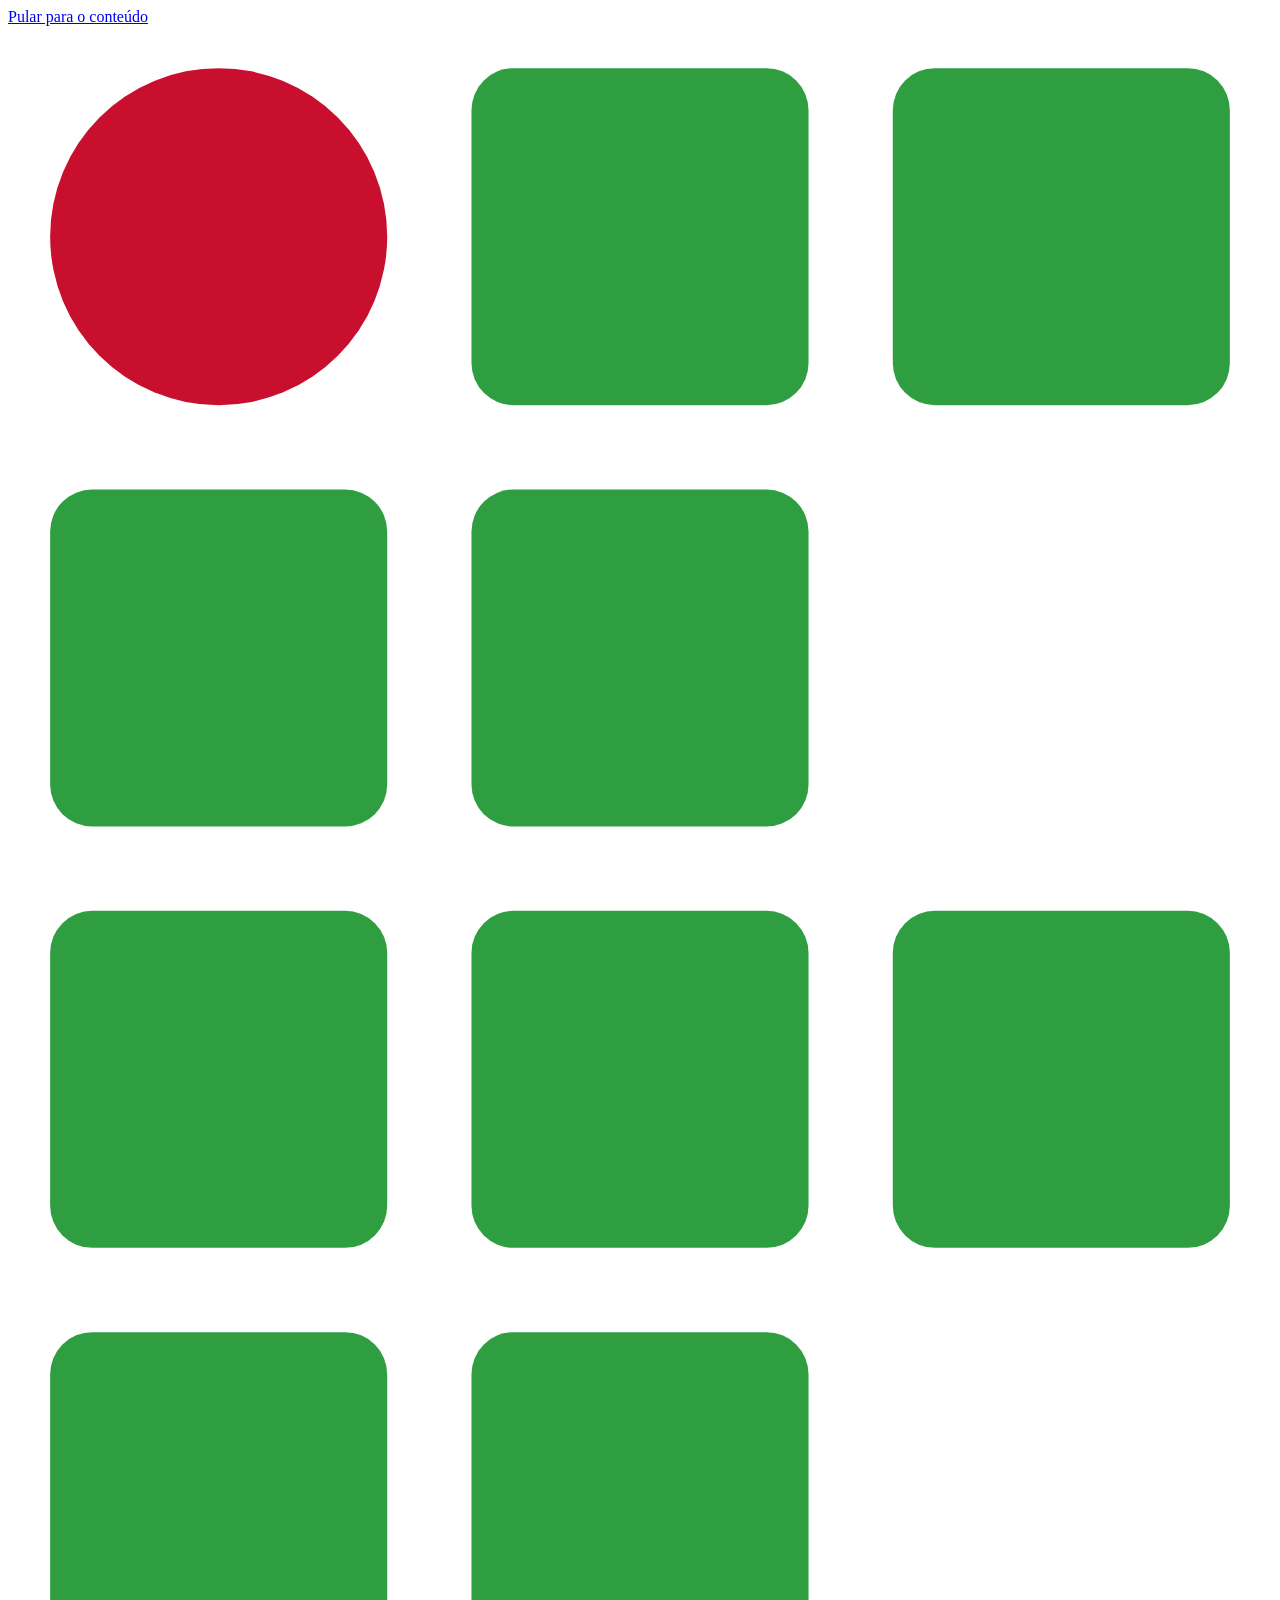
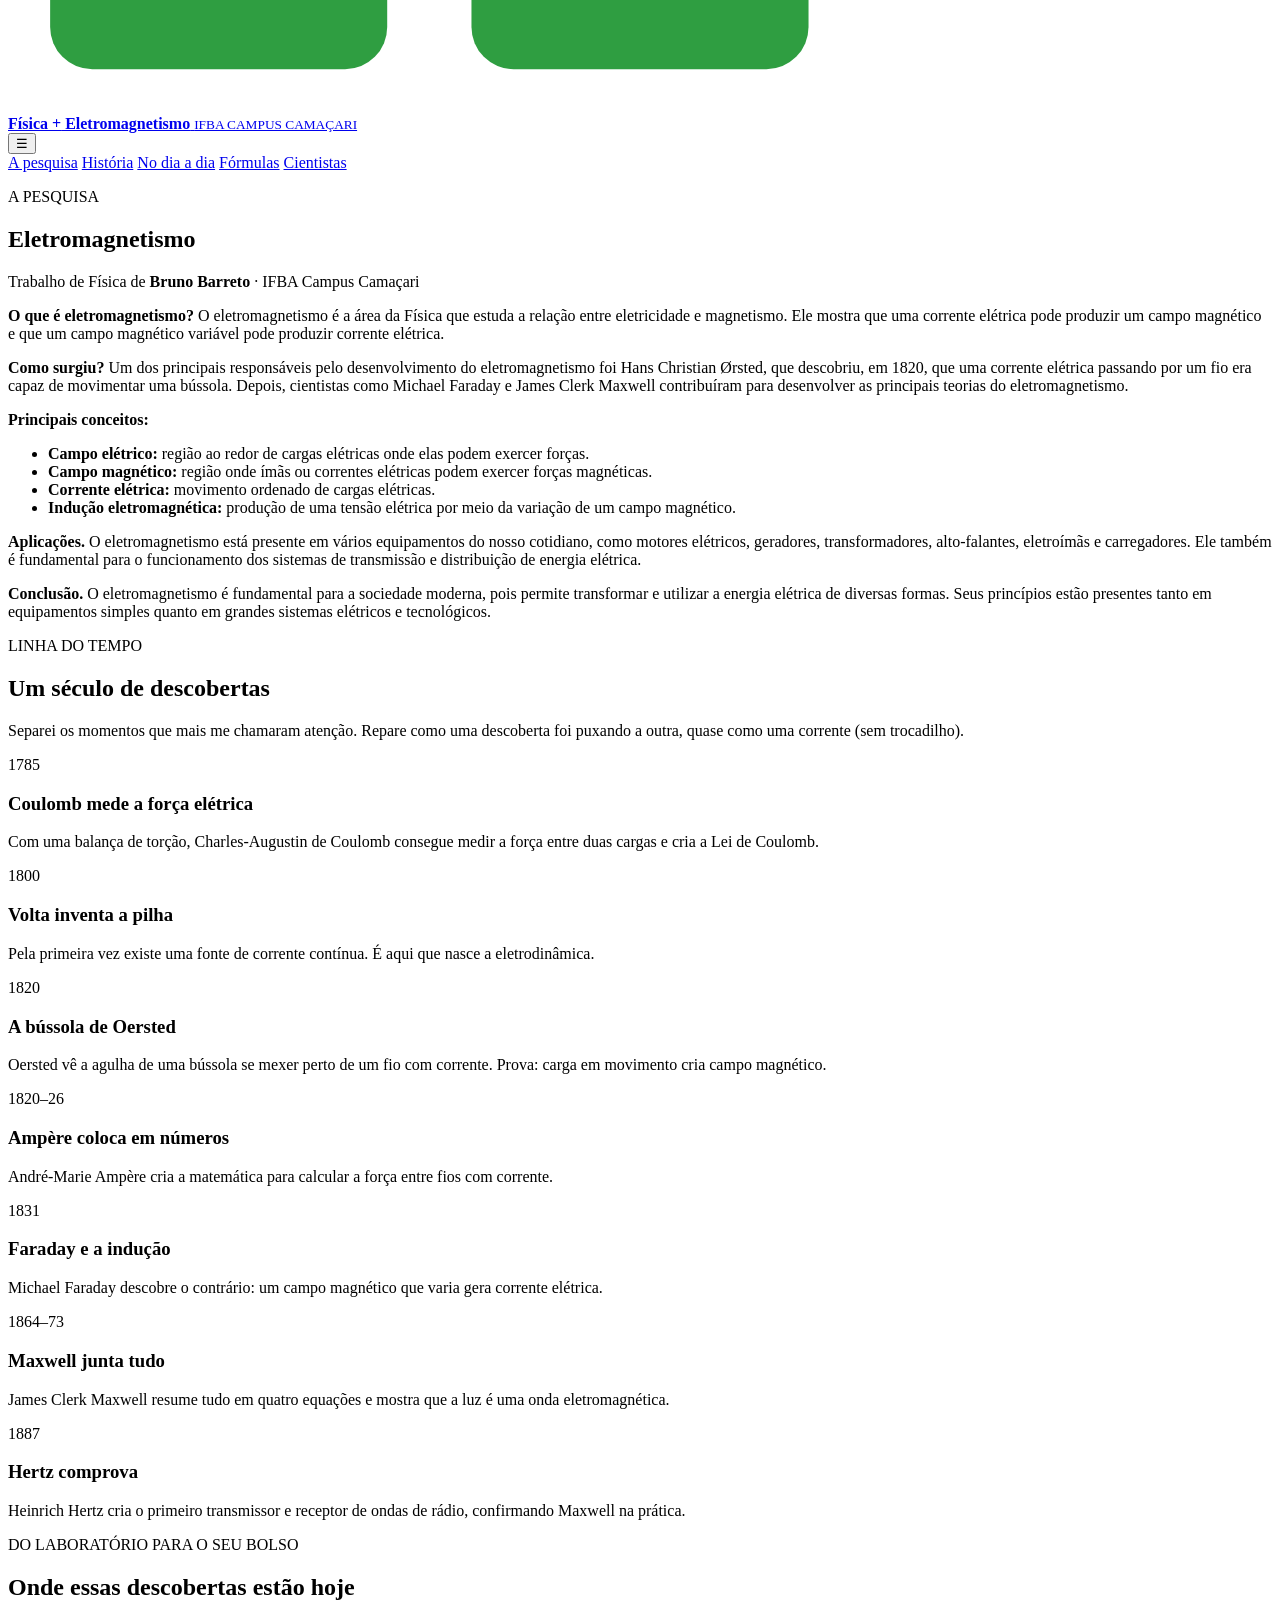
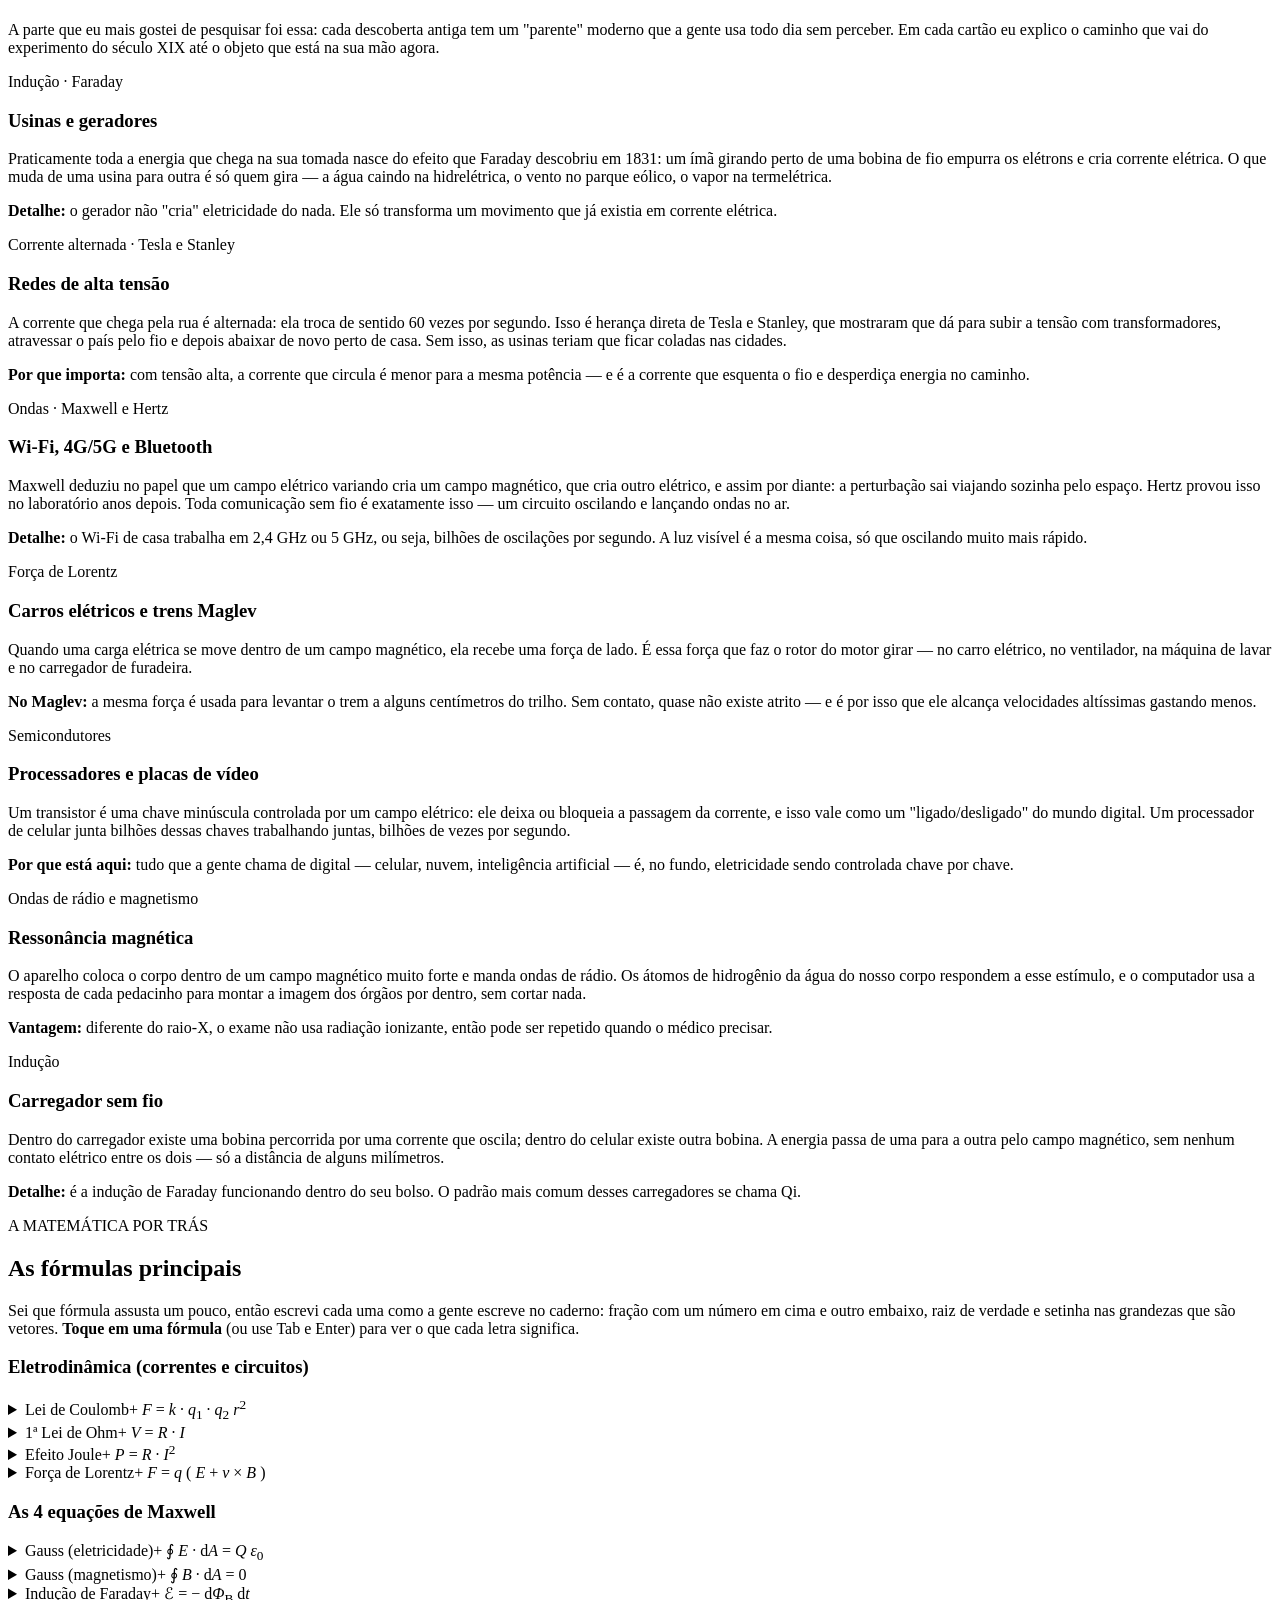
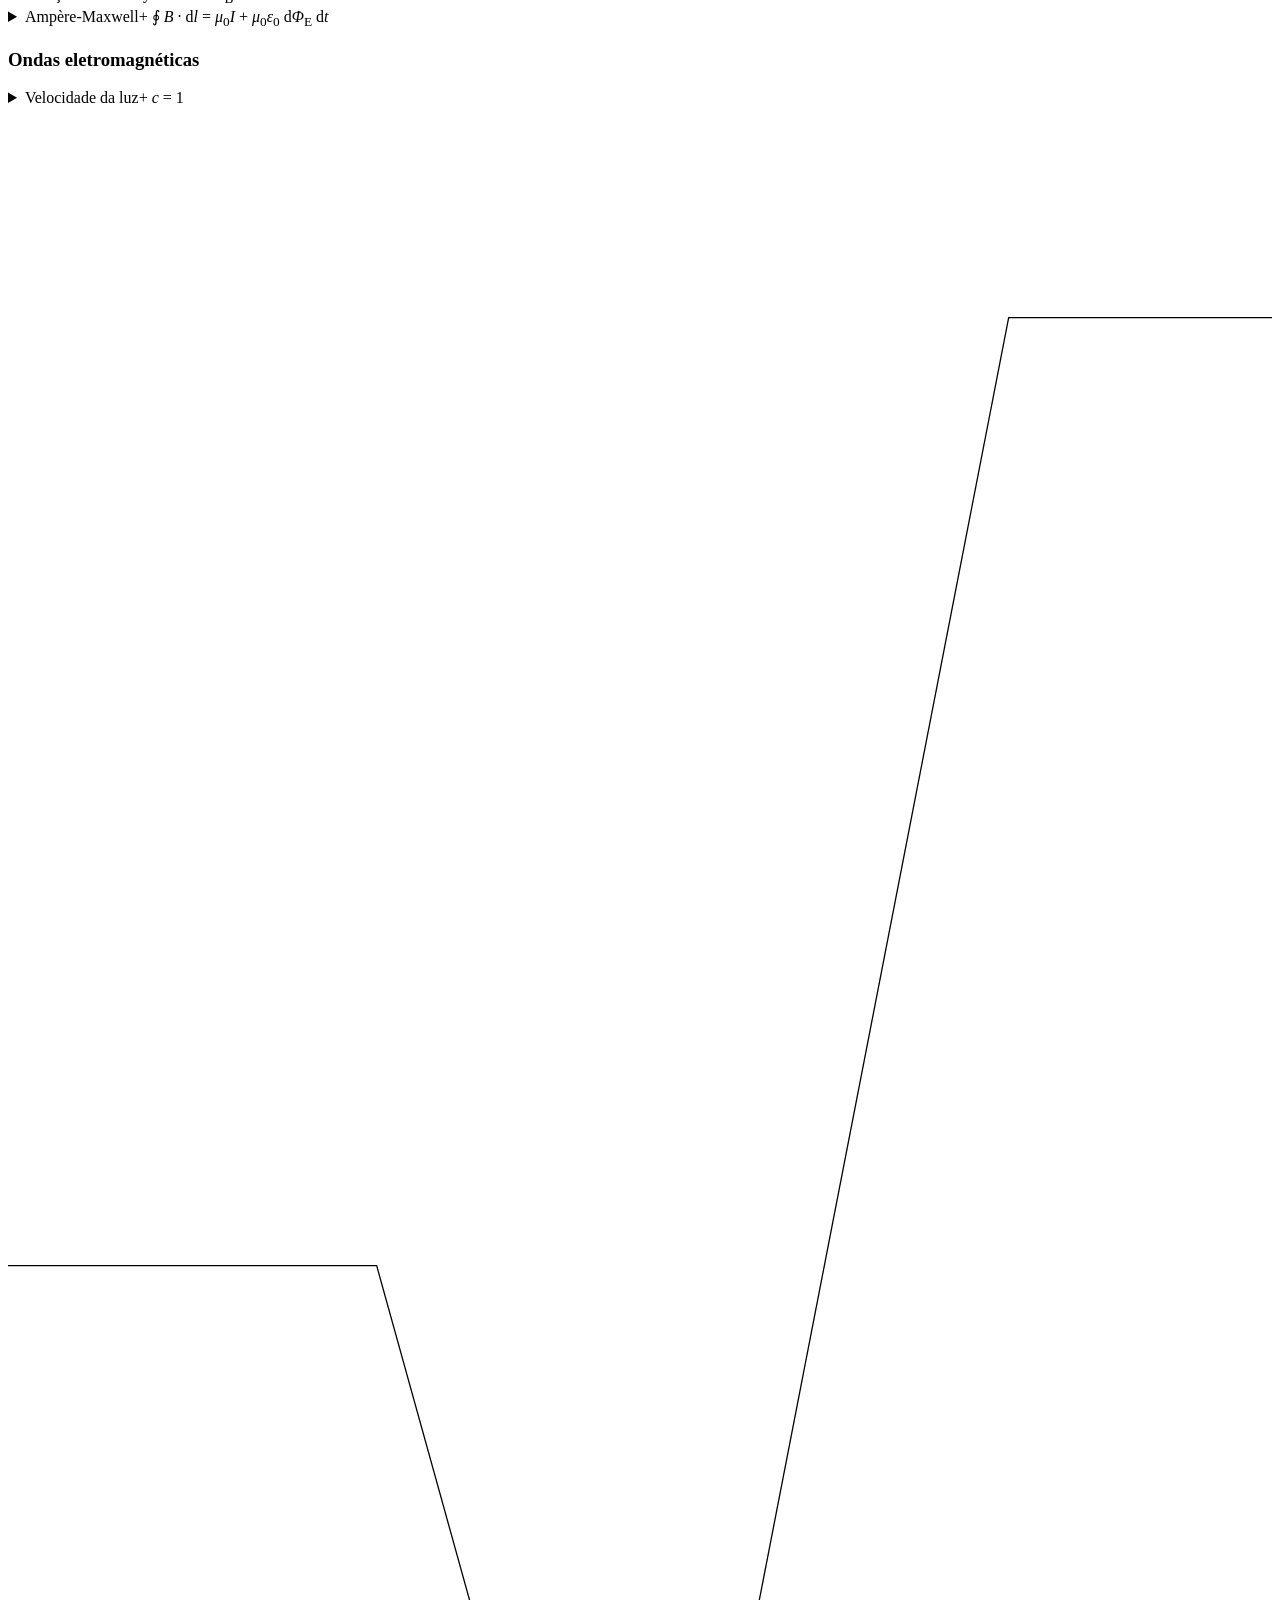
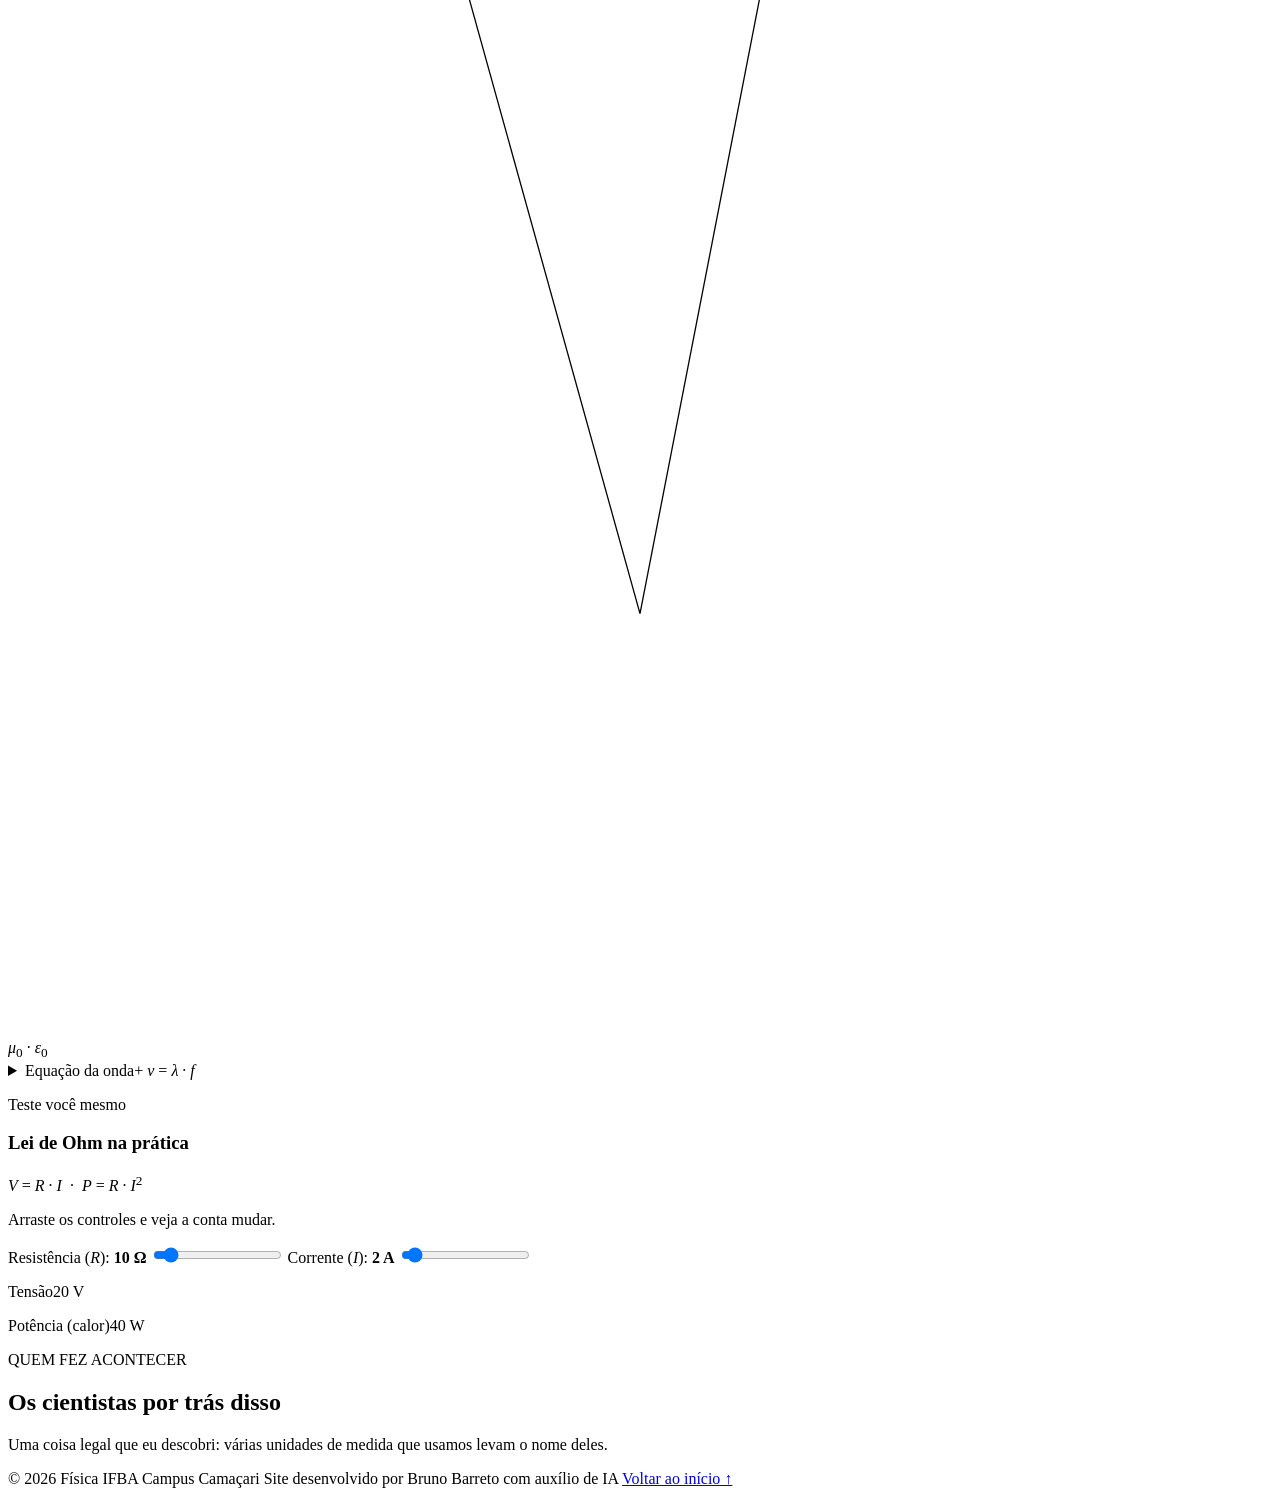
==== index.html @ 214cd3c9 "1" ====
<!DOCTYPE html>
<html lang="pt-BR">
<head>
  <meta charset="UTF-8">
  <meta name="viewport" content="width=device-width, initial-scale=1.0">
  <title>Eletrodinâmica – IFBA Camaçari</title>
  <meta name="description" content="Trabalho de Física do IFBA Campus Camaçari sobre a história, as fórmulas e as aplicações da eletrodinâmica e do eletromagnetismo.">

  <!-- Fontes do Google: Space Grotesk (títulos) e Inter (texto) -->
  <link rel="preconnect" href="https://fonts.googleapis.com">
  <link href="https://fonts.googleapis.com/css2?family=Space+Grotesk:wght@500;600&family=Inter:wght@400;600&display=swap" rel="stylesheet">

  <link rel="stylesheet" href="/site/style.css">
</head>
<body>
  <!-- atalho para quem navega pelo teclado: pula direto para o conteúdo -->
  <a href="#inicio" class="pular">Pular para o conteúdo</a>

  <!-- ===================== CABEÇALHO ===================== -->
  <header class="cabecalho">
    <a href="#inicio" class="marca" aria-label="Eletrodinâmica, IFBA Campus Camaçari — voltar ao início">
      <!-- Logo do IFBA desenhada em SVG (quadrados verdes + círculo vermelho) -->
      <svg class="logo-ifba" viewBox="0 0 30 40" role="img" aria-label="Logo do Instituto Federal da Bahia">
        <circle cx="5" cy="5" r="4" fill="#c8102e"/>
        <rect x="11" y="1" width="8" height="8" rx="1" fill="#2f9e41"/>
        <rect x="21" y="1" width="8" height="8" rx="1" fill="#2f9e41"/>
        <rect x="1"  y="11" width="8" height="8" rx="1" fill="#2f9e41"/>
        <rect x="11" y="11" width="8" height="8" rx="1" fill="#2f9e41"/>
        <rect x="1"  y="21" width="8" height="8" rx="1" fill="#2f9e41"/>
        <rect x="11" y="21" width="8" height="8" rx="1" fill="#2f9e41"/>
        <rect x="21" y="21" width="8" height="8" rx="1" fill="#2f9e41"/>
        <rect x="1"  y="31" width="8" height="8" rx="1" fill="#2f9e41"/>
        <rect x="11" y="31" width="8" height="8" rx="1" fill="#2f9e41"/>
      </svg>
      <div>
        <strong>Física <span class="azul">+</span> Eletromagnetismo</strong>
        <small>IFBA CAMPUS CAMAÇARI</small>
      </div>
    </a>

    <button id="botao-menu" class="botao-menu" aria-label="Abrir menu" aria-expanded="false" aria-controls="menu">☰</button>

    <nav id="menu" class="menu" aria-label="Seções do site">
      <a href="#inicio">A pesquisa</a>
      <a href="#historia">História</a>
      <a href="#hoje">No dia a dia</a>
      <a href="#formulas">Fórmulas</a>
      <a href="#cientistas">Cientistas</a>
    </nav>
  </header>

  <!-- ===================== A PESQUISA ===================== -->
  <!--
    A pesquisa inteira em um texto só, sem caixas.
    O nome de cada assunto aparece em negrito no começo do parágrafo.
  -->
  <main>
  <section id="inicio" class="secao">
    <p class="etiqueta">A PESQUISA</p>
    <h1>Eletromagnetismo</h1>
    <p class="subtitulo-pagina">Trabalho de Física de <b>Bruno Barreto</b> · IFBA Campus Camaçari</p>

    <div class="pesquisa">
      <p>
        <b>O que é eletromagnetismo?</b> O eletromagnetismo é a área da Física que estuda a
        relação entre eletricidade e magnetismo. Ele mostra que uma corrente elétrica pode
        produzir um campo magnético e que um campo magnético variável pode produzir corrente elétrica.
      </p>

      <p>
        <b>Como surgiu?</b> Um dos principais responsáveis pelo desenvolvimento do
        eletromagnetismo foi Hans Christian Ørsted, que descobriu, em 1820, que uma corrente
        elétrica passando por um fio era capaz de movimentar uma bússola. Depois, cientistas
        como Michael Faraday e James Clerk Maxwell contribuíram para desenvolver as principais
        teorias do eletromagnetismo.
      </p>

      <p><b>Principais conceitos:</b></p>
      <ul class="conceitos">
        <li><b>Campo elétrico:</b> região ao redor de cargas elétricas onde elas podem exercer forças.</li>
        <li><b>Campo magnético:</b> região onde ímãs ou correntes elétricas podem exercer forças magnéticas.</li>
        <li><b>Corrente elétrica:</b> movimento ordenado de cargas elétricas.</li>
        <li><b>Indução eletromagnética:</b> produção de uma tensão elétrica por meio da variação de um campo magnético.</li>
      </ul>

      <p>
        <b>Aplicações.</b> O eletromagnetismo está presente em vários equipamentos do nosso
        cotidiano, como motores elétricos, geradores, transformadores, alto-falantes,
        eletroímãs e carregadores. Ele também é fundamental para o funcionamento dos sistemas
        de transmissão e distribuição de energia elétrica.
      </p>

      <p>
        <b>Conclusão.</b> O eletromagnetismo é fundamental para a sociedade moderna, pois
        permite transformar e utilizar a energia elétrica de diversas formas. Seus princípios
        estão presentes tanto em equipamentos simples quanto em grandes sistemas elétricos
        e tecnológicos.
      </p>
    </div>
  </section>

  <!-- ===================== HISTÓRIA ===================== -->
  <section id="historia" class="secao-cinza">
    <div class="secao">
      <p class="etiqueta">LINHA DO TEMPO</p>
      <h2>Um século de descobertas</h2>
      <p class="texto-lado">
        Separei os momentos que mais me chamaram atenção. Repare como uma descoberta
        foi puxando a outra, quase como uma corrente (sem trocadilho).
      </p>

      <div class="passos">
        <div class="passo">
          <span class="numero">1785</span>
          <h3>Coulomb mede a força elétrica</h3>
          <p>Com uma balança de torção, Charles-Augustin de Coulomb consegue medir a força entre duas cargas e cria a Lei de Coulomb.</p>
        </div>
        <div class="passo">
          <span class="numero">1800</span>
          <h3>Volta inventa a pilha</h3>
          <p>Pela primeira vez existe uma fonte de corrente contínua. É aqui que nasce a eletrodinâmica.</p>
        </div>
        <div class="passo">
          <span class="numero">1820</span>
          <h3>A bússola de Oersted</h3>
          <p>Oersted vê a agulha de uma bússola se mexer perto de um fio com corrente. Prova: carga em movimento cria campo magnético.</p>
        </div>
        <div class="passo">
          <span class="numero">1820–26</span>
          <h3>Ampère coloca em números</h3>
          <p>André-Marie Ampère cria a matemática para calcular a força entre fios com corrente.</p>
        </div>
        <div class="passo">
          <span class="numero">1831</span>
          <h3>Faraday e a indução</h3>
          <p>Michael Faraday descobre o contrário: um campo magnético que varia gera corrente elétrica.</p>
        </div>
        <div class="passo">
          <span class="numero">1864–73</span>
          <h3>Maxwell junta tudo</h3>
          <p>James Clerk Maxwell resume tudo em quatro equações e mostra que a luz é uma onda eletromagnética.</p>
        </div>
        <div class="passo">
          <span class="numero">1887</span>
          <h3>Hertz comprova</h3>
          <p>Heinrich Hertz cria o primeiro transmissor e receptor de ondas de rádio, confirmando Maxwell na prática.</p>
        </div>
      </div>
    </div>
  </section>

  <!-- ===================== NO DIA A DIA ===================== -->
  <section id="hoje" class="secao">
    <p class="etiqueta">DO LABORATÓRIO PARA O SEU BOLSO</p>
    <h2>Onde essas descobertas estão hoje</h2>
    <p class="texto-lado">
      A parte que eu mais gostei de pesquisar foi essa: cada descoberta antiga tem um
      "parente" moderno que a gente usa todo dia sem perceber. Em cada cartão eu explico
      o caminho que vai do experimento do século XIX até o objeto que está na sua mão agora.
    </p>

    <div class="cartoes">

      <div class="cartao">
        <p class="mini">Indução · Faraday</p>
        <h3>Usinas e geradores</h3>
        <p>
          Praticamente toda a energia que chega na sua tomada nasce do efeito que Faraday
          descobriu em 1831: um ímã girando perto de uma bobina de fio empurra os elétrons
          e cria corrente elétrica. O que muda de uma usina para outra é só quem gira —
          a água caindo na hidrelétrica, o vento no parque eólico, o vapor na termelétrica.
        </p>
        <p class="nota">
          <b>Detalhe:</b> o gerador não "cria" eletricidade do nada. Ele só transforma
          um movimento que já existia em corrente elétrica.
        </p>
      </div>

      <div class="cartao">
        <p class="mini">Corrente alternada · Tesla e Stanley</p>
        <h3>Redes de alta tensão</h3>
        <p>
          A corrente que chega pela rua é alternada: ela troca de sentido 60 vezes por
          segundo. Isso é herança direta de Tesla e Stanley, que mostraram que dá para
          subir a tensão com transformadores, atravessar o país pelo fio e depois abaixar
          de novo perto de casa. Sem isso, as usinas teriam que ficar coladas nas cidades.
        </p>
        <p class="nota">
          <b>Por que importa:</b> com tensão alta, a corrente que circula é menor para a
          mesma potência — e é a corrente que esquenta o fio e desperdiça energia no caminho.
        </p>
      </div>

      <div class="cartao">
        <p class="mini">Ondas · Maxwell e Hertz</p>
        <h3>Wi-Fi, 4G/5G e Bluetooth</h3>
        <p>
          Maxwell deduziu no papel que um campo elétrico variando cria um campo magnético,
          que cria outro elétrico, e assim por diante: a perturbação sai viajando sozinha
          pelo espaço. Hertz provou isso no laboratório anos depois. Toda comunicação sem
          fio é exatamente isso — um circuito oscilando e lançando ondas no ar.
        </p>
        <p class="nota">
          <b>Detalhe:</b> o Wi-Fi de casa trabalha em 2,4 GHz ou 5 GHz, ou seja, bilhões
          de oscilações por segundo. A luz visível é a mesma coisa, só que oscilando muito mais rápido.
        </p>
      </div>

      <div class="cartao">
        <p class="mini">Força de Lorentz</p>
        <h3>Carros elétricos e trens Maglev</h3>
        <p>
          Quando uma carga elétrica se move dentro de um campo magnético, ela recebe uma
          força de lado. É essa força que faz o rotor do motor girar — no carro elétrico,
          no ventilador, na máquina de lavar e no carregador de furadeira.
        </p>
        <p class="nota">
          <b>No Maglev:</b> a mesma força é usada para levantar o trem a alguns centímetros
          do trilho. Sem contato, quase não existe atrito — e é por isso que ele alcança
          velocidades altíssimas gastando menos.
        </p>
      </div>

      <div class="cartao">
        <p class="mini">Semicondutores</p>
        <h3>Processadores e placas de vídeo</h3>
        <p>
          Um transistor é uma chave minúscula controlada por um campo elétrico: ele deixa
          ou bloqueia a passagem da corrente, e isso vale como um "ligado/desligado" do
          mundo digital. Um processador de celular junta bilhões dessas chaves trabalhando
          juntas, bilhões de vezes por segundo.
        </p>
        <p class="nota">
          <b>Por que está aqui:</b> tudo que a gente chama de digital — celular, nuvem,
          inteligência artificial — é, no fundo, eletricidade sendo controlada chave por chave.
        </p>
      </div>

      <div class="cartao">
        <p class="mini">Ondas de rádio e magnetismo</p>
        <h3>Ressonância magnética</h3>
        <p>
          O aparelho coloca o corpo dentro de um campo magnético muito forte e manda ondas
          de rádio. Os átomos de hidrogênio da água do nosso corpo respondem a esse estímulo,
          e o computador usa a resposta de cada pedacinho para montar a imagem dos órgãos
          por dentro, sem cortar nada.
        </p>
        <p class="nota">
          <b>Vantagem:</b> diferente do raio-X, o exame não usa radiação ionizante,
          então pode ser repetido quando o médico precisar.
        </p>
      </div>

      <div class="cartao">
        <p class="mini">Indução</p>
        <h3>Carregador sem fio</h3>
        <p>
          Dentro do carregador existe uma bobina percorrida por uma corrente que oscila;
          dentro do celular existe outra bobina. A energia passa de uma para a outra pelo
          campo magnético, sem nenhum contato elétrico entre os dois — só a distância
          de alguns milímetros.
        </p>
        <p class="nota">
          <b>Detalhe:</b> é a indução de Faraday funcionando dentro do seu bolso.
          O padrão mais comum desses carregadores se chama Qi.
        </p>
      </div>

    </div>
  </section>

  <!-- ===================== FÓRMULAS ===================== -->
  <!--
    Como as fórmulas foram escritas (tudo em HTML e CSS, sem biblioteca externa):
      <span class="fracao"><span class="cima">...</span><span class="baixo">...</span></span>
          -> fração de verdade: um número em cima, outro embaixo, traço no meio
      <span class="raiz"><span class="dentro">...</span></span>
          -> raiz quadrada com o traço por cima do que está dentro
      <span class="vetor"><i>F</i></span>
          -> setinha por cima da letra, indicando grandeza vetorial
      <sup> e <sub>
          -> potenciação (2 em cima) e índice (0 embaixo), como no caderno
  -->
  <section id="formulas" class="secao-cinza">
    <div class="secao">
      <p class="etiqueta">A MATEMÁTICA POR TRÁS</p>
      <h2>As fórmulas principais</h2>
      <p class="texto-lado">
        Sei que fórmula assusta um pouco, então escrevi cada uma como a gente escreve no
        caderno: fração com um número em cima e outro embaixo, raiz de verdade e setinha
        nas grandezas que são vetores. <b>Toque em uma fórmula</b> (ou use Tab e Enter) para ver o que cada letra significa.
      </p>

      <h3 class="subtitulo">Eletrodinâmica (correntes e circuitos)</h3>

      <details class="formula">
        <summary>
          <span class="formula-topo"><span>Lei de Coulomb</span><span class="mais" aria-hidden="true">+</span></span>
          <span class="mat formula-corpo">
          <i>F</i> = <i>k</i> ·
          <span class="fracao">
            <span class="cima"><i>q</i><sub>1</sub> · <i>q</i><sub>2</sub></span>
            <span class="baixo"><i>r</i><sup>2</sup></span>
          </span>
        </span>
        </summary>
        <p class="formula-explica">
          <i>F</i> = força entre as cargas (N) · <i>q</i><sub>1</sub> e <i>q</i><sub>2</sub> = cargas (C) ·
          <i>r</i> = distância entre elas (m) · <i>k</i> = constante do meio (9 × 10<sup>9</sup> N·m²/C² no vácuo).
          Repare no <i>r</i><sup>2</sup> embaixo: afastar um pouco já derruba muito a força.
        </p>
      </details>

      <details class="formula">
        <summary>
          <span class="formula-topo"><span>1ª Lei de Ohm</span><span class="mais" aria-hidden="true">+</span></span>
          <span class="mat formula-corpo"><i>V</i> = <i>R</i> · <i>I</i></span>
        </summary>
        <p class="formula-explica">
          <i>V</i> = tensão (V) · <i>R</i> = resistência (Ω) · <i>I</i> = corrente (A).
          Dá para isolar a corrente como <i>I</i> = <span class="fracao"><span class="cima"><i>V</i></span><span class="baixo"><i>R</i></span></span>: quanto maior a resistência,
          menos carga consegue passar.
        </p>
      </details>

      <details class="formula">
        <summary>
          <span class="formula-topo"><span>Efeito Joule</span><span class="mais" aria-hidden="true">+</span></span>
          <span class="mat formula-corpo"><i>P</i> = <i>R</i> · <i>I</i><sup>2</sup></span>
        </summary>
        <p class="formula-explica">
          <i>P</i> = potência que vira calor (W). O <i>I</i><sup>2</sup> diz que o efeito cresce
          rápido: dobrar a corrente quadruplica o calor. É por isso que o carregador esquenta!
        </p>
      </details>

      <details class="formula">
        <summary>
          <span class="formula-topo"><span>Força de Lorentz</span><span class="mais" aria-hidden="true">+</span></span>
          <span class="mat formula-corpo">
          <span class="vetor"><i>F</i></span> = <i>q</i> ( <span class="vetor"><i>E</i></span> +
          <span class="vetor"><i>v</i></span> × <span class="vetor"><i>B</i></span> )
        </span>
        </summary>
        <p class="formula-explica">
          <i>q</i> = carga · <span class="vetor"><i>E</i></span> = campo elétrico ·
          <span class="vetor"><i>B</i></span> = campo magnético · <span class="vetor"><i>v</i></span> = velocidade da carga.
          A parte de <i>q</i><span class="vetor"><i>E</i></span> empurra a carga na direção do campo;
          a parte <span class="vetor"><i>v</i></span> × <span class="vetor"><i>B</i></span> empurra de lado —
          é essa que faz o motor girar.
        </p>
      </details>

      <h3 class="subtitulo">As 4 equações de Maxwell</h3>

      <details class="formula">
        <summary>
          <span class="formula-topo"><span>Gauss (eletricidade)</span><span class="mais" aria-hidden="true">+</span></span>
          <span class="mat formula-corpo">
          <span class="int">∮</span> <span class="vetor"><i>E</i></span> · d<i>A</i> =
          <span class="fracao">
            <span class="cima"><i>Q</i></span>
            <span class="baixo"><i>ε</i><sub>0</sub></span>
          </span>
        </span>
        </summary>
        <p class="formula-explica">
          As cargas elétricas são a "fonte" do campo elétrico: quantas linhas de campo saem
          de uma superfície fechada depende só da carga <i>Q</i> que está lá dentro.
          <i>ε</i><sub>0</sub> é a permissividade do vácuo.
        </p>
      </details>

      <details class="formula">
        <summary>
          <span class="formula-topo"><span>Gauss (magnetismo)</span><span class="mais" aria-hidden="true">+</span></span>
          <span class="mat formula-corpo">
          <span class="int">∮</span> <span class="vetor"><i>B</i></span> · d<i>A</i> = 0
        </span>
        </summary>
        <p class="formula-explica">
          Não existe ímã com um polo só. Toda linha de campo magnético que entra numa
          superfície tem que sair por outro lado: as linhas sempre se fecham em loops.
        </p>
      </details>

      <details class="formula">
        <summary>
          <span class="formula-topo"><span>Indução de Faraday</span><span class="mais" aria-hidden="true">+</span></span>
          <span class="mat formula-corpo">
          ℰ = −
          <span class="fracao">
            <span class="cima">d<i>Φ</i><sub>B</sub></span>
            <span class="baixo">d<i>t</i></span>
          </span>
        </span>
        </summary>
        <p class="formula-explica">
          Quando o fluxo magnético <i>Φ</i><sub>B</sub> muda, aparece uma força eletromotriz
          ℰ (e por isso uma corrente). O sinal de menos é a Lei de Lenz: a corrente criada
          se opõe à mudança que a gerou. É o princípio do gerador e do transformador.
        </p>
      </details>

      <details class="formula">
        <summary>
          <span class="formula-topo"><span>Ampère-Maxwell</span><span class="mais" aria-hidden="true">+</span></span>
          <span class="mat formula-corpo">
          <span class="int">∮</span> <span class="vetor"><i>B</i></span> · d<i>l</i> =
          <i>μ</i><sub>0</sub><i>I</i> + <i>μ</i><sub>0</sub><i>ε</i><sub>0</sub>
          <span class="fracao">
            <span class="cima">d<i>Φ</i><sub>E</sub></span>
            <span class="baixo">d<i>t</i></span>
          </span>
        </span>
        </summary>
        <p class="formula-explica">
          Campo magnético nasce de corrente elétrica (<i>I</i>) ou de campo elétrico que varia
          no tempo. Foi o segundo termo — a parte que Maxwell acrescentou — que permitiu
          prever a existência das ondas eletromagnéticas.
        </p>
      </details>

      <h3 class="subtitulo">Ondas eletromagnéticas</h3>

      <details class="formula">
        <summary>
          <span class="formula-topo"><span>Velocidade da luz</span><span class="mais" aria-hidden="true">+</span></span>
          <span class="mat formula-corpo">
          <i>c</i> =
          <span class="fracao">
            <span class="cima">1</span>
            <span class="baixo">
              <span class="raiz">
                <!-- o sinal de raiz é um desenho SVG que acompanha a altura do conteúdo -->
                <svg class="sinal" viewBox="0 0 12 24" preserveAspectRatio="none" aria-hidden="true">
                  <path d="M0 11 L3.5 11 L6 20 L9.5 2 L12 2" fill="none" stroke="currentColor"
                        stroke-width="1.3" vector-effect="non-scaling-stroke"/>
                </svg>
                <span class="dentro"><i>μ</i><sub>0</sub> · <i>ε</i><sub>0</sub></span>
              </span>
            </span>
          </span>
        </span>
        </summary>
        <p class="formula-explica">
          <i>ε</i><sub>0</sub> ≈ 8,85 × 10<sup>−12</sup> F/m · <i>μ</i><sub>0</sub> = 4π × 10<sup>−7</sup> T·m/A.
          Fazendo a conta dá 3 × 10<sup>8</sup> m/s — a velocidade da luz. Foi assim que Maxwell
          percebeu que a luz é uma onda eletromagnética.
        </p>
      </details>

      <details class="formula">
        <summary>
          <span class="formula-topo"><span>Equação da onda</span><span class="mais" aria-hidden="true">+</span></span>
          <span class="mat formula-corpo"><i>v</i> = <i>λ</i> · <i>f</i></span>
        </summary>
        <p class="formula-explica">
          <i>λ</i> = comprimento de onda (m) · <i>f</i> = frequência (Hz). Como <i>v</i> é fixo
          para a luz, onda curta significa frequência alta — e é por isso que o 5G, que usa
          frequência alta, alcança uma distância menor que o Wi-Fi antigo.
        </p>
      </details>

      <!-- Calculadora da Lei de Ohm (funciona com o script.js) -->
      <div class="calculadora">
        <p class="mini">Teste você mesmo</p>
        <h3>Lei de Ohm na prática</h3>
        <p class="mat calculadora-formula"><i>V</i> = <i>R</i> · <i>I</i> &nbsp;·&nbsp; <i>P</i> = <i>R</i> · <i>I</i><sup>2</sup></p>
        <p class="legenda">Arraste os controles e veja a conta mudar.</p>

        <label for="resistencia">Resistência (<i>R</i>): <b><span id="texto-r">10</span> Ω</b></label>
        <input type="range" id="resistencia" min="1" max="100" value="10">

        <label for="corrente">Corrente (<i>I</i>): <b><span id="texto-i">2</span> A</b></label>
        <input type="range" id="corrente" min="1" max="20" value="2">

        <!-- resultados: o leitor de tela anuncia quando mudam -->
        <div class="resultados" aria-live="polite">
          <p><span class="legenda">Tensão</span><span class="valor"><span id="valor-tensao">20</span> V</span></p>
          <p><span class="legenda">Potência (calor)</span><span class="valor"><span id="valor-potencia">40</span> W</span></p>
        </div>
      </div>
    </div>
  </section>

  <!-- ===================== CIENTISTAS ===================== -->
  <section id="cientistas" class="secao-escura">
    <div class="secao">
      <p class="etiqueta verde">QUEM FEZ ACONTECER</p>
      <h2>Os cientistas por trás disso</h2>
      <p>Uma coisa legal que eu descobri: várias unidades de medida que usamos levam o nome deles.</p>

      <!-- Os itens da lista são criados pelo script.js a partir de uma lista -->
      <ul id="lista-cientistas" class="lista-cientistas"></ul>
    </div>
  </section>

  </main>

  <footer class="rodape">
    <span>© 2026 Física IFBA Campus Camaçari</span>
    <span>Site desenvolvido por Bruno Barreto com auxílio de IA</span>
    <a href="#inicio">Voltar ao início ↑</a>
  </footer>

  <script src="/site/script.js"></script>
</body>
</html>
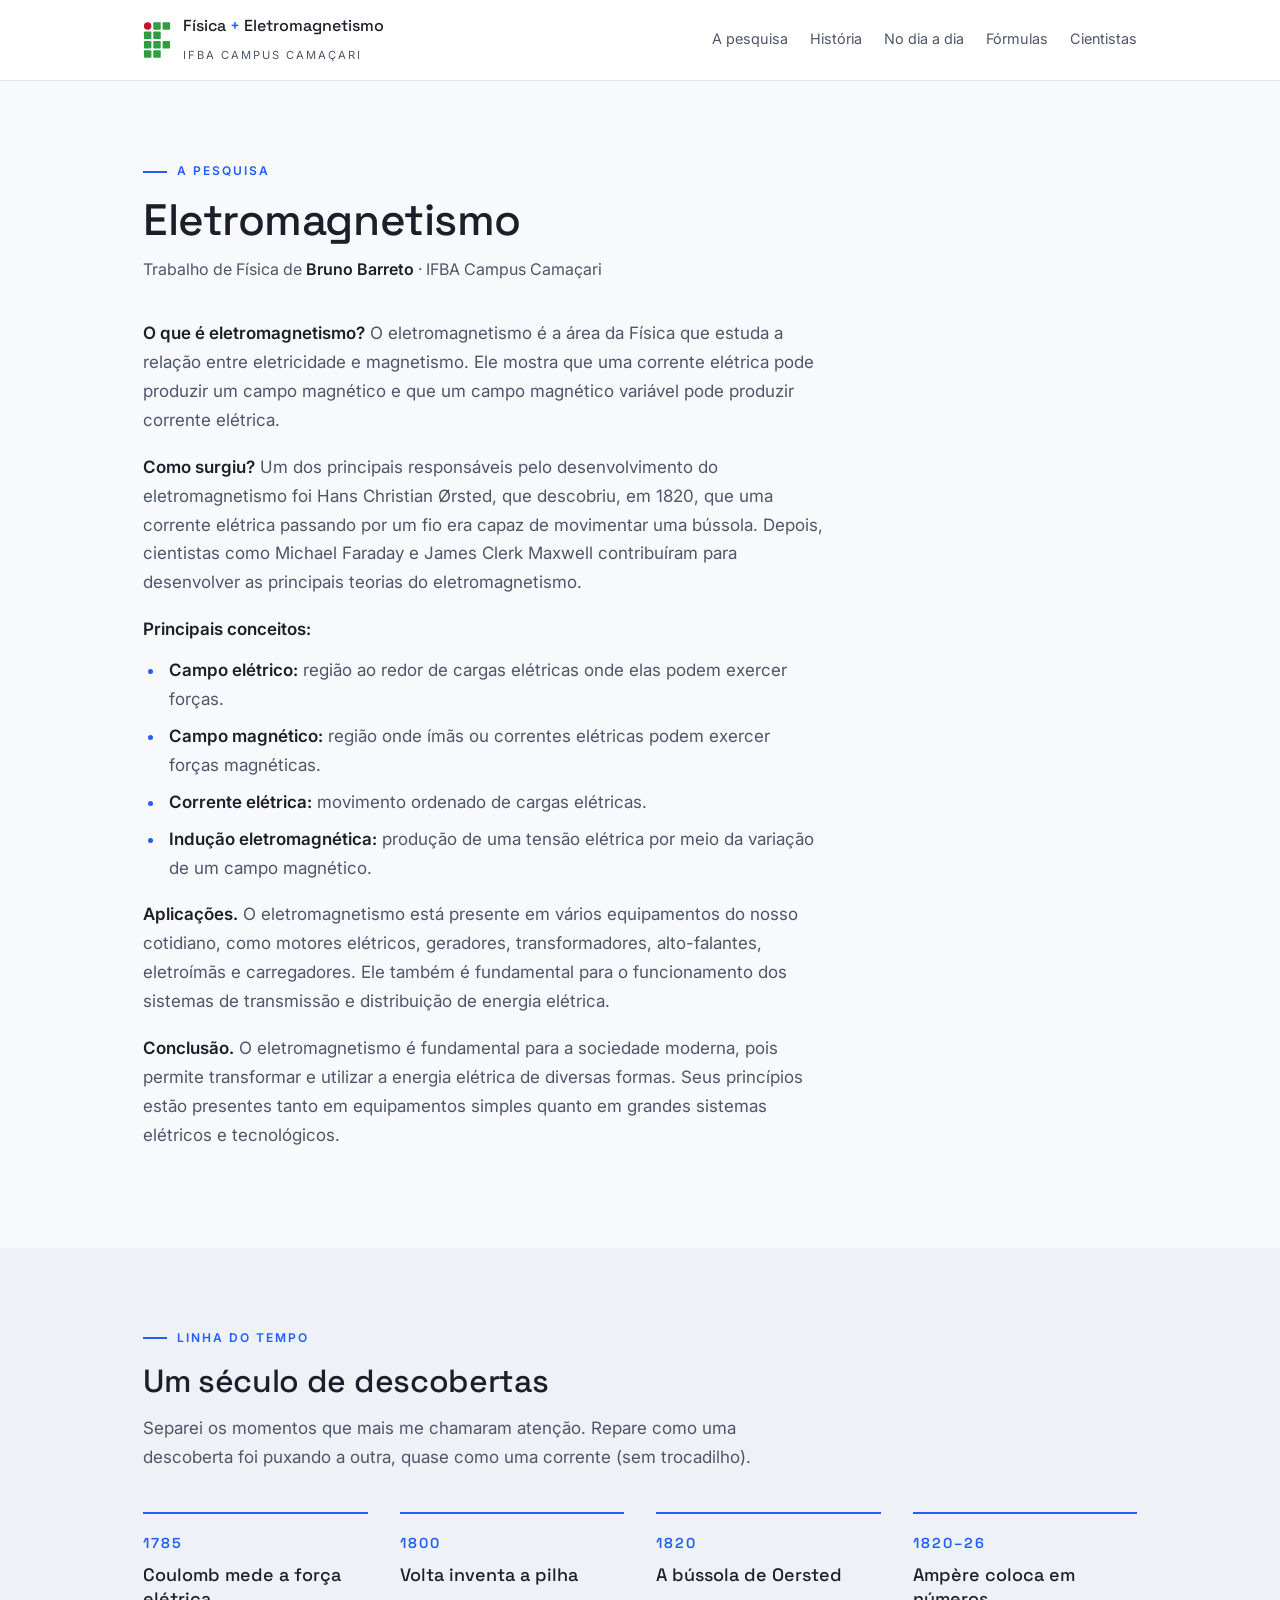
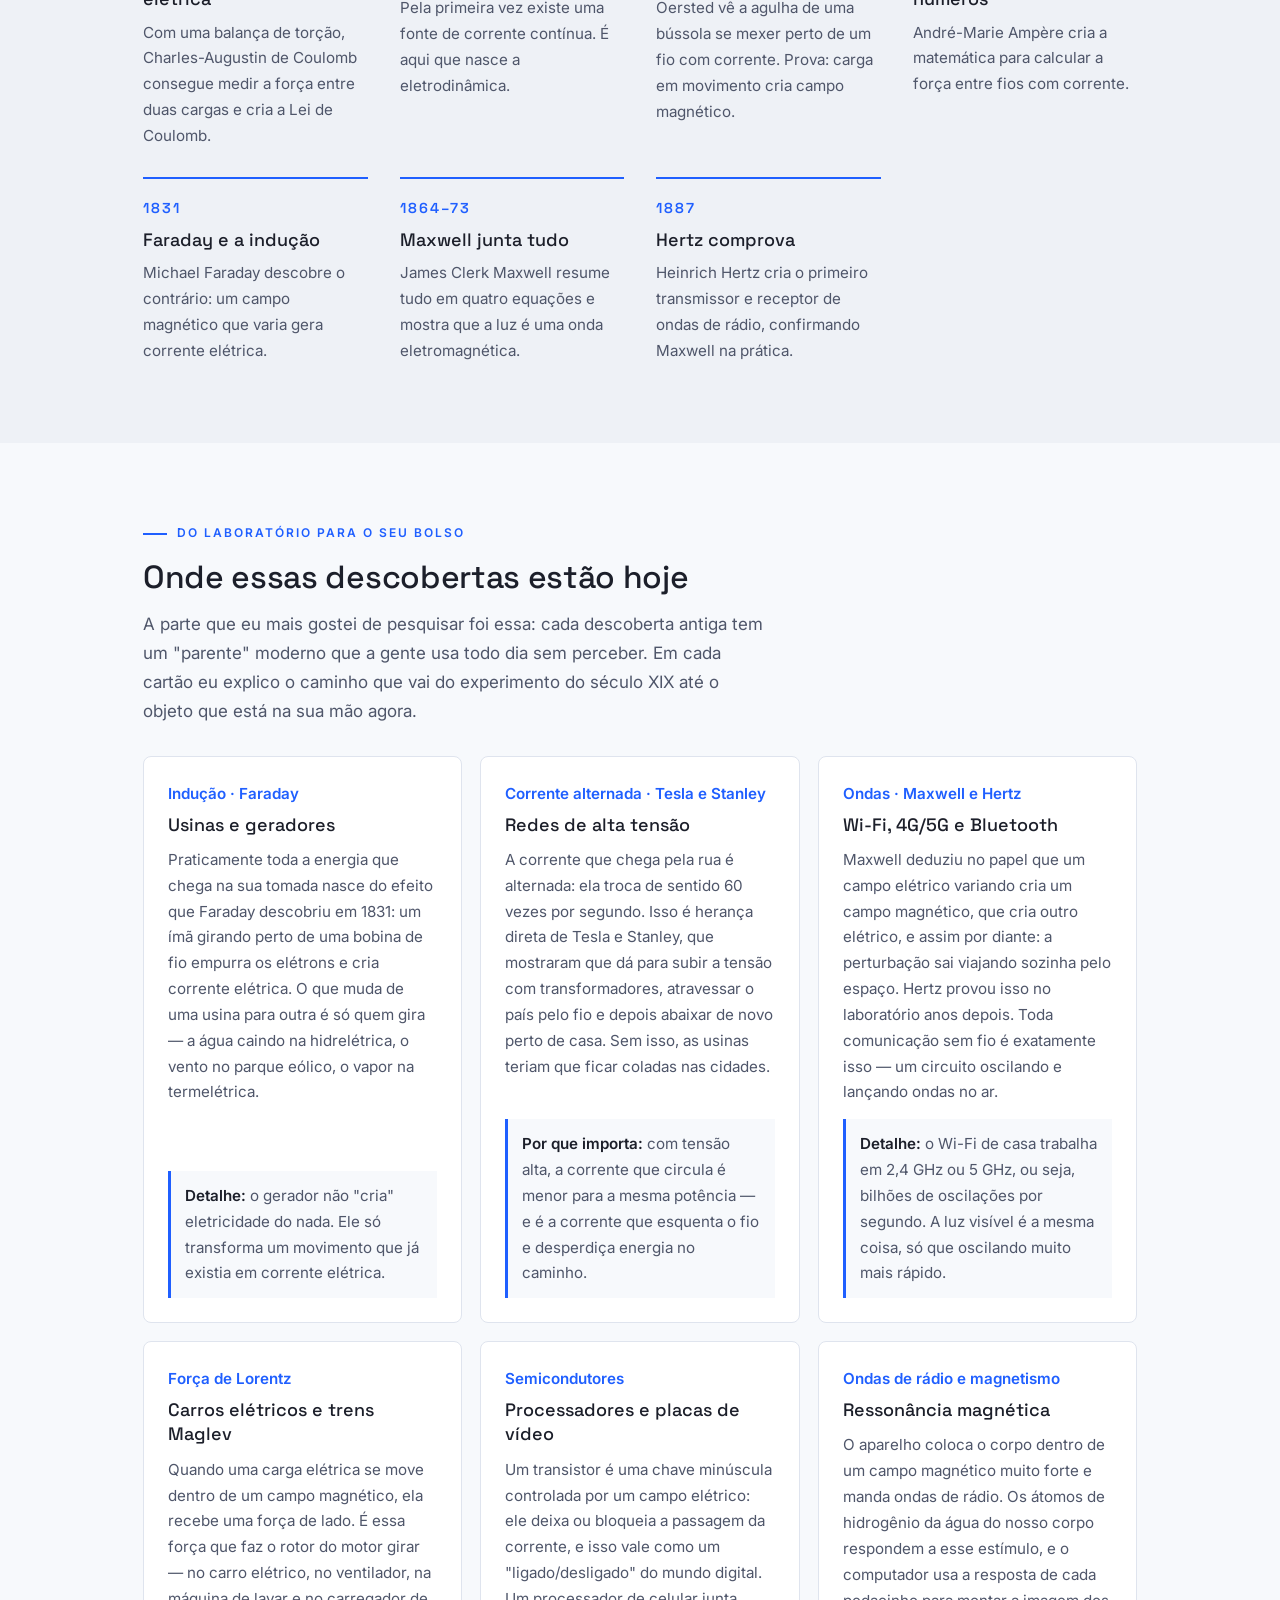
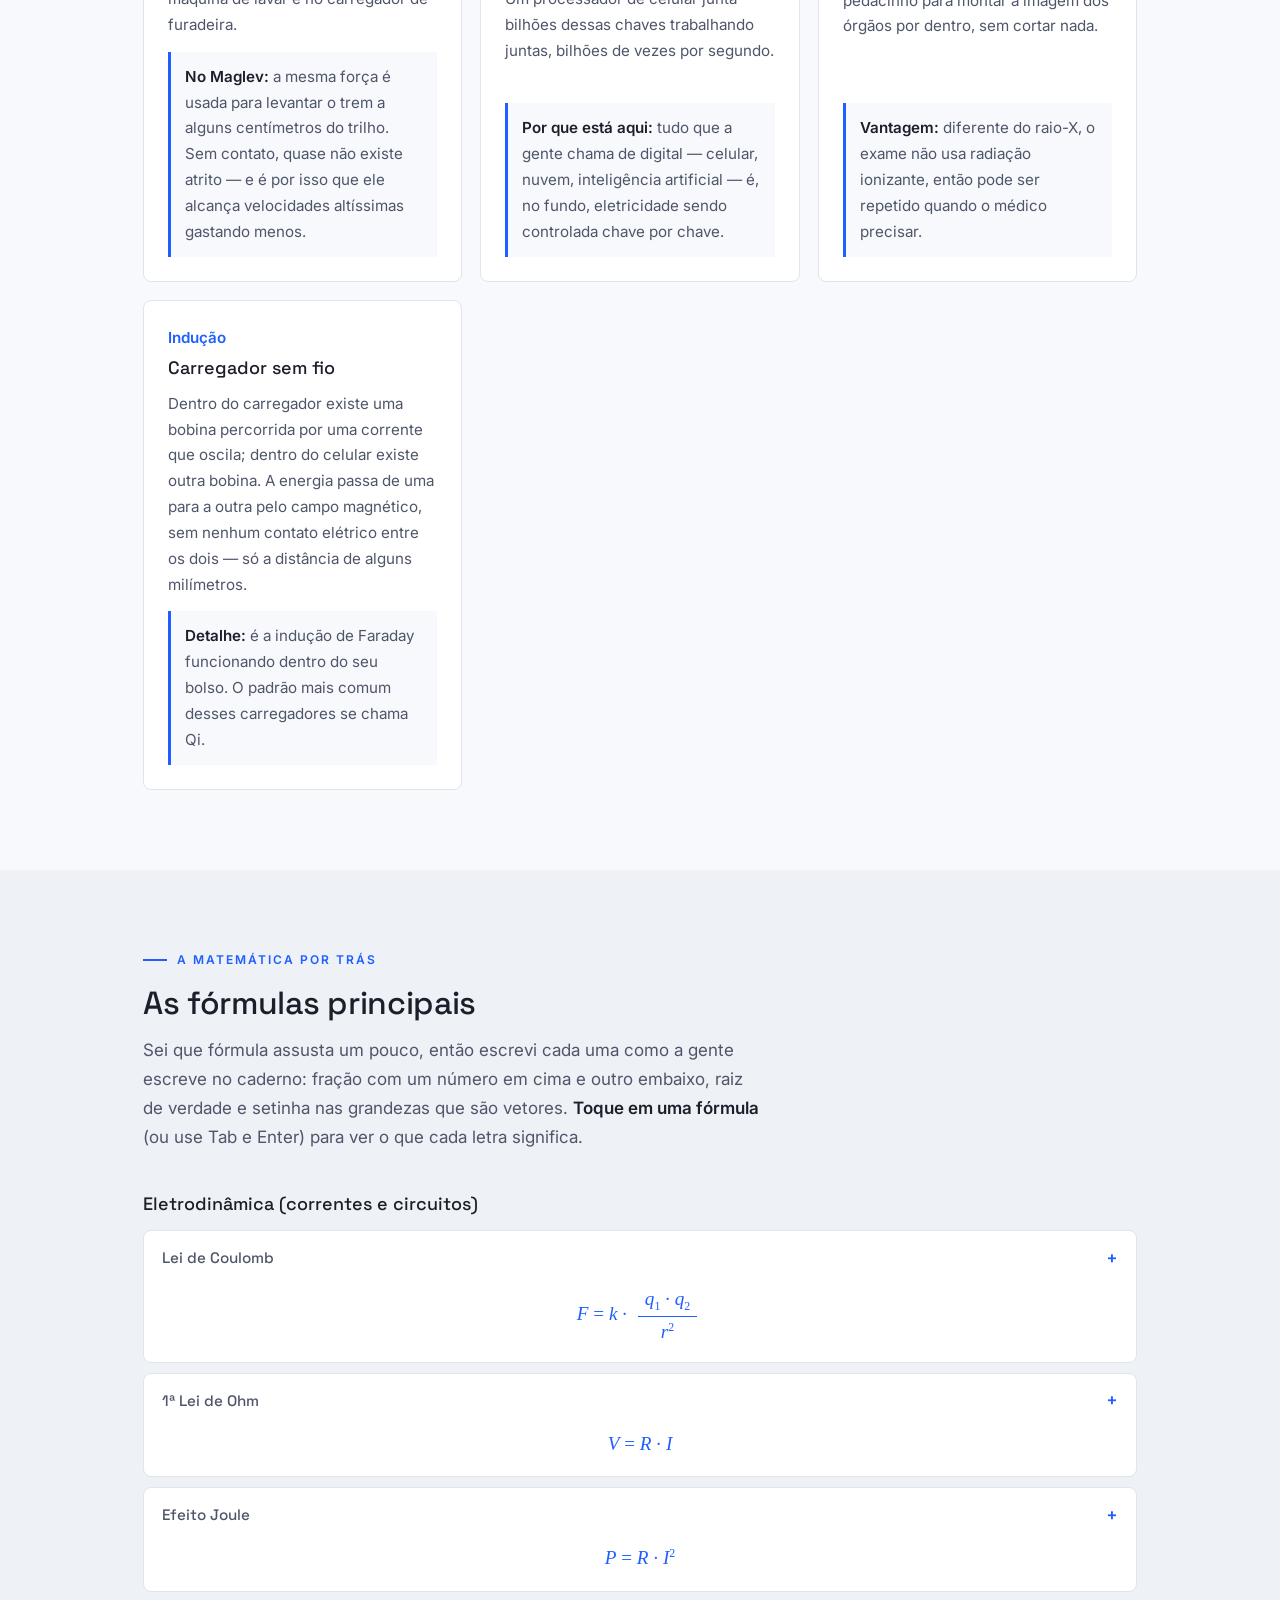
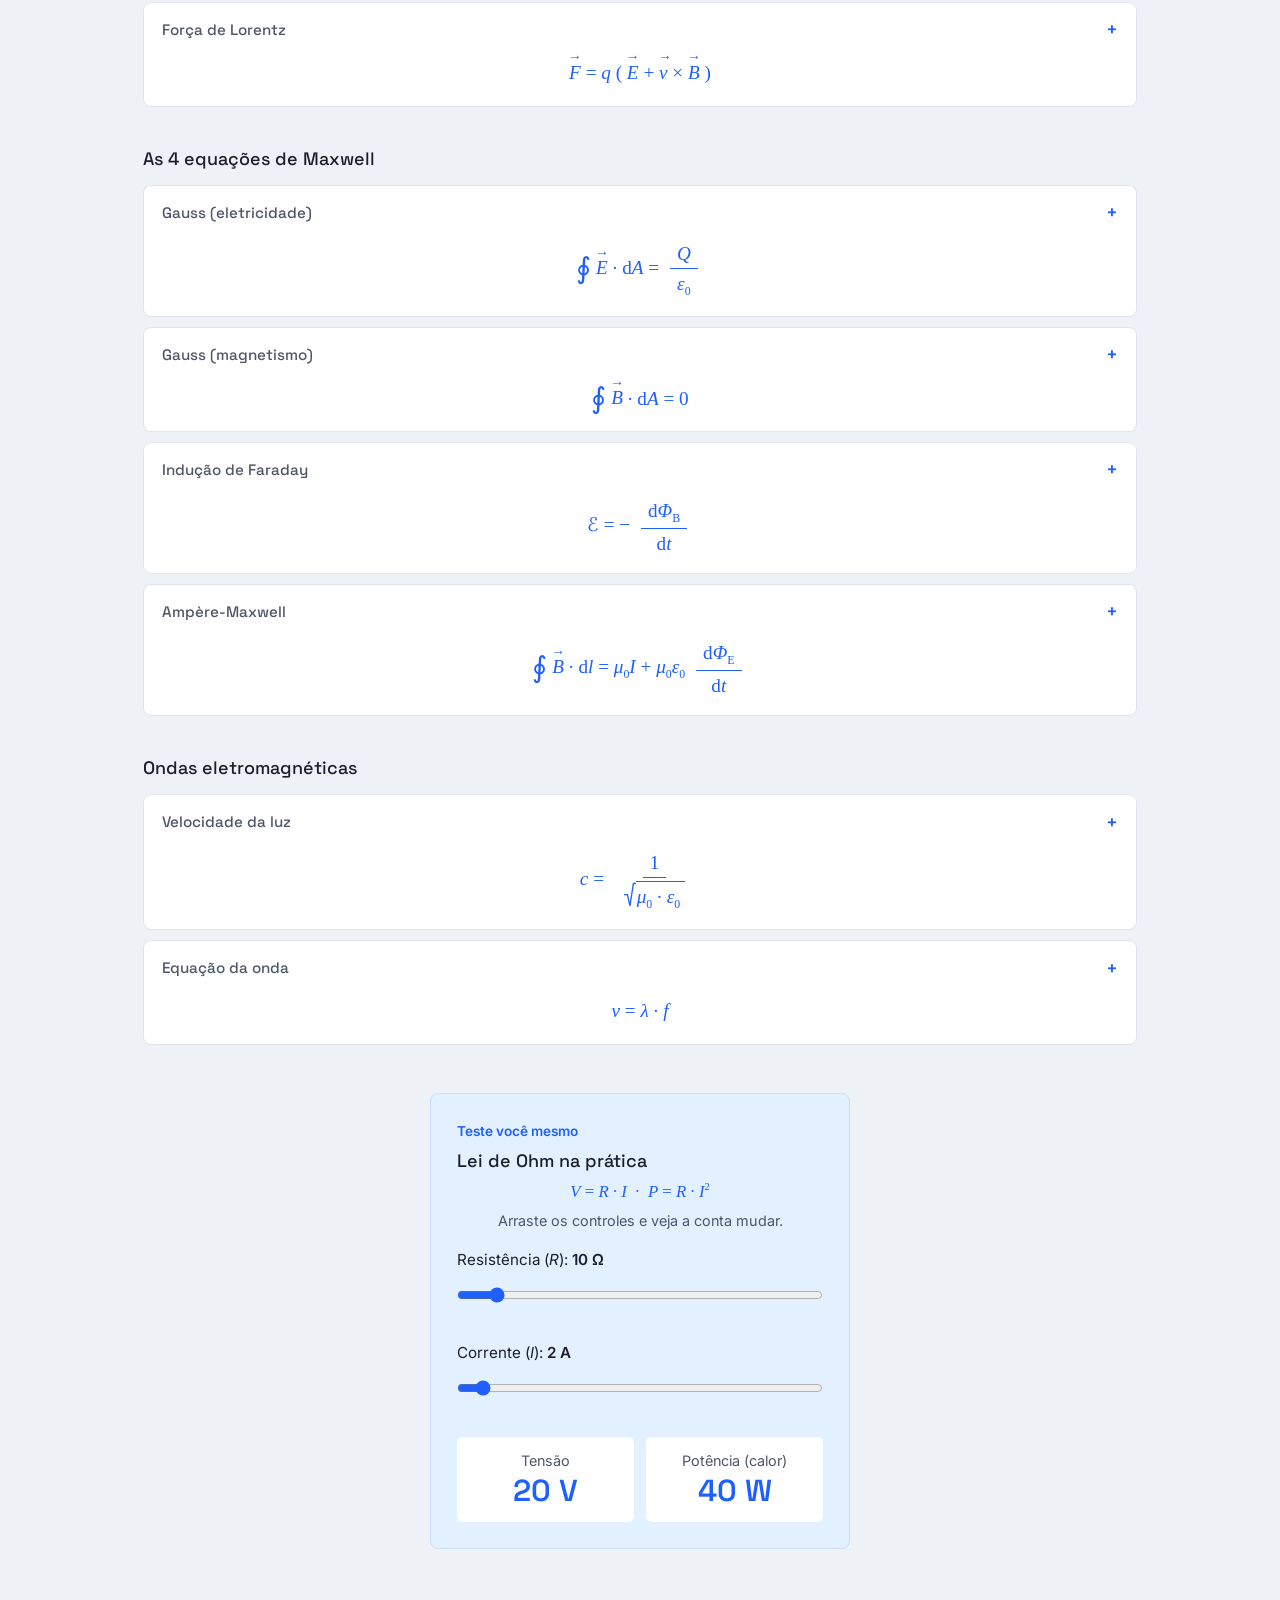
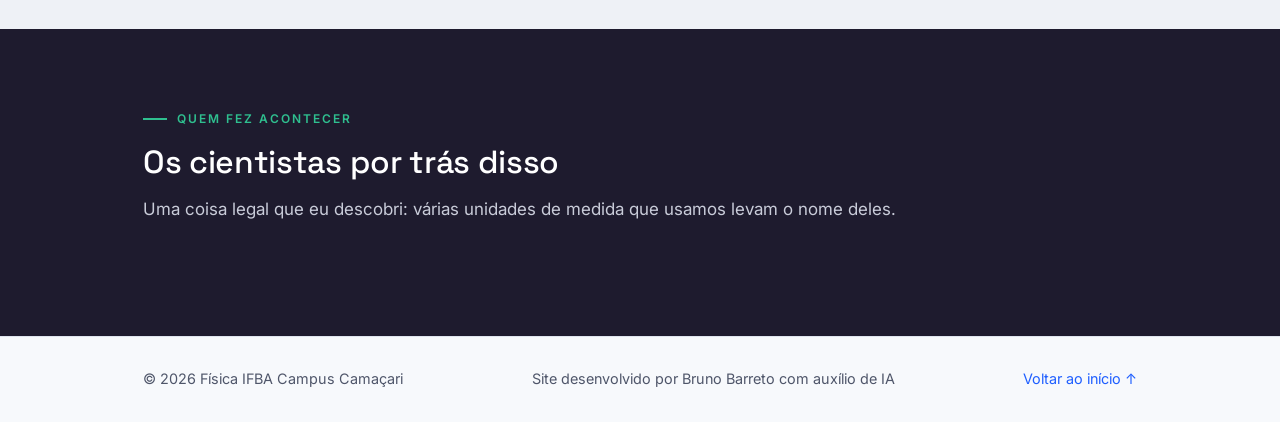
==== commit f7fcf166: "link css" ====
--- a/index.html
+++ b/index.html
@@ -9,8 +9,7 @@
   <!-- Fontes do Google: Space Grotesk (títulos) e Inter (texto) -->
   <link rel="preconnect" href="https://fonts.googleapis.com">
   <link href="https://fonts.googleapis.com/css2?family=Space+Grotesk:wght@500;600&family=Inter:wght@400;600&display=swap" rel="stylesheet">
-
-  <link rel="stylesheet" href="/site/style.css">
+  <link rel="stylesheet" href="/public/site/style.css">
 </head>
 <body>
   <!-- atalho para quem navega pelo teclado: pula direto para o conteúdo -->
--- a/public/site/style.css
+++ b/public/site/style.css
@@ -0,0 +1,456 @@
+/* =========================================================
+   CORES DO SITE — troque aqui para mudar o visual inteiro
+   ========================================================= */
+:root {
+  --fundo: #f7f9fc;          /* fundo claro principal */
+  --fundo-cinza: #eef1f6;    /* fundo das seções alternadas */
+  --fundo-escuro: #1e1b2e;   /* seção escura (cientistas) */
+  --branco: #ffffff;
+  --texto: #1c1f2a;
+  --texto-suave: #4f566a;    /* cinza com contraste suficiente para leitura */
+  --azul: #1f5fff;           /* cor de destaque */
+  --azul-claro: #e3f0ff;     /* caixas de curiosidade */
+  --verde: #2fbf8f;
+  --borda: #dfe4ee;
+}
+
+/* ===================== BASE ===================== */
+* { box-sizing: border-box; margin: 0; padding: 0; }
+
+html { scroll-behavior: smooth; }
+
+body {
+  font-family: "Inter", Arial, sans-serif;
+  font-size: 1.0625rem;      /* 17px: confortável no celular e no computador */
+  background: var(--fundo);
+  color: var(--texto);
+  line-height: 1.7;
+}
+
+h1, h2, h3, strong {
+  font-family: "Space Grotesk", Arial, sans-serif;
+  font-weight: 500;
+}
+
+/* escala de tamanhos: h1 > h2 > h3 > texto (poucos tamanhos, sempre os mesmos) */
+h1 { font-size: clamp(2rem, 5vw, 2.75rem); line-height: 1.15; margin-bottom: 10px; letter-spacing: -0.01em; }
+h2 { font-size: clamp(1.5rem, 3.5vw, 2rem); line-height: 1.2; margin-bottom: 14px; letter-spacing: -0.01em; }
+h3 { font-size: 1.125rem; line-height: 1.35; }
+p  { margin-bottom: 14px; color: var(--texto-suave); }
+b  { font-weight: 600; color: var(--texto); }
+
+/* contorno visível em tudo que recebe foco pelo teclado */
+a:focus-visible, button:focus-visible, summary:focus-visible, input:focus-visible {
+  outline: 3px solid var(--azul);
+  outline-offset: 3px;
+  border-radius: 4px;
+}
+
+/* link "Pular para o conteúdo": só aparece ao usar Tab */
+.pular {
+  position: absolute;
+  left: 12px;
+  top: -60px;
+  z-index: 20;
+  padding: 10px 14px;
+  background: var(--azul);
+  color: var(--branco);
+  border-radius: 6px;
+}
+.pular:focus { top: 12px; }
+
+/* ao clicar no menu, o título não fica escondido atrás do cabeçalho fixo */
+section { scroll-margin-top: 64px; }
+
+/* quem pediu menos movimento no sistema não vê rolagem animada */
+@media (prefers-reduced-motion: reduce) {
+  html { scroll-behavior: auto; }
+  * { transition: none !important; }
+}
+
+/* ===================== CABEÇALHO ===================== */
+.cabecalho {
+  position: sticky;
+  top: 0;
+  z-index: 10;
+  display: flex;
+  align-items: center;
+  justify-content: space-between;
+  /* no computador grande, logo e menu ficam alinhados com o texto (coluna de 1050px) */
+  padding: 12px max(28px, calc((100% - 1050px) / 2 + 28px));
+  background: var(--branco);
+  border-bottom: 1px solid var(--borda);
+}
+
+.marca {
+  display: flex;
+  align-items: center;
+  gap: 12px;
+  text-decoration: none;
+  color: var(--texto);
+}
+
+.logo-ifba { width: 28px; height: 38px; }
+
+.marca strong { display: block; font-size: 1rem; }
+.marca small  { font-size: 0.7rem; letter-spacing: 2px; color: var(--texto-suave); }
+.azul { color: var(--azul); }
+
+.menu { display: flex; align-items: center; gap: 22px; }
+
+.menu a {
+  font-size: 0.9rem;
+  color: var(--texto-suave);
+  text-decoration: none;
+}
+
+.menu a {
+  padding: 6px 0;
+  border-bottom: 2px solid transparent;   /* espaço para o sublinhado da seção atual */
+  transition: color 0.15s, border-color 0.15s;
+}
+.menu a:hover { color: var(--azul); }
+
+/* link da seção que está na tela agora (o script.js marca com aria-current) */
+.menu a[aria-current="true"] { color: var(--texto); border-bottom-color: var(--azul); }
+
+.botao-menu {
+  display: none;
+  background: none;
+  border: none;
+  font-size: 1.5rem;
+  width: 44px;               /* área de toque confortável */
+  height: 44px;
+  color: var(--texto);
+  cursor: pointer;
+}
+
+/* ===================== SEÇÕES ===================== */
+.secao {
+  max-width: 1050px;
+  margin: 0 auto;
+  padding: 80px 28px;
+}
+
+.secao-cinza   { background: var(--fundo-cinza); }
+.secao-escura  { background: var(--fundo-escuro); }
+.secao-escura h2, .secao-escura h3 { color: var(--branco); }
+.secao-escura p { color: #c9ccd9; }
+
+/* Etiqueta azul com tracinho antes (ex: "— A NOSSA PESQUISA") */
+.etiqueta {
+  font-size: 0.75rem;
+  font-weight: 600;
+  letter-spacing: 2px;
+  color: var(--azul);
+  margin-bottom: 14px;
+}
+
+.etiqueta::before {
+  content: "";
+  display: inline-block;
+  width: 24px;
+  height: 2px;
+  background: currentColor;
+  vertical-align: middle;
+  margin-right: 10px;
+}
+
+.etiqueta.verde { color: var(--verde); }
+
+.texto-lado { max-width: 620px; }
+
+.subtitulo-pagina { font-size: 1rem; margin-bottom: 0; }
+
+.subtitulo { margin: 40px 0 14px; font-size: 1.125rem; }
+
+.mini {
+  font-size: 0.85rem;
+  font-weight: 600;
+  color: var(--azul);
+  margin-bottom: 6px;
+}
+
+/* ===================== A PESQUISA ===================== */
+/* a pesquisa é um texto corrido: um parágrafo embaixo do outro, sem caixas */
+.pesquisa { max-width: 680px; margin-top: 36px; }
+.pesquisa p { margin-bottom: 18px; }
+
+/* os conceitos: uma lista simples, um item por linha */
+.conceitos { margin: -6px 0 18px; padding-left: 22px; color: var(--texto-suave); }
+.conceitos li { margin-bottom: 8px; padding-left: 4px; }
+.conceitos li::marker { color: var(--azul); }
+
+/* ===================== LINHA DO TEMPO (passos) ===================== */
+.passos {
+  display: grid;
+  grid-template-columns: repeat(auto-fill, minmax(220px, 1fr));
+  gap: 28px 32px;
+  margin-top: 40px;
+}
+
+/* traço em cima de cada ano: dá ritmo de "linha do tempo" sem virar cartão */
+.passo { border-top: 2px solid var(--azul); padding-top: 14px; }
+
+.numero {
+  font-family: "Space Grotesk", monospace;
+  color: var(--azul);
+  letter-spacing: 2px;
+  font-size: 0.9rem;
+  font-weight: 600;
+}
+
+.passo h3 { margin: 6px 0 8px; }
+.passo p  { font-size: 0.95rem; margin: 0; }
+
+/* ===================== CARTÕES ===================== */
+.cartoes {
+  display: grid;
+  grid-template-columns: repeat(auto-fill, minmax(280px, 1fr));
+  gap: 18px;
+  margin-top: 30px;
+}
+
+.cartao {
+  display: flex;
+  flex-direction: column;      /* deixa o "detalhe" sempre encostado no fim do cartão */
+  background: var(--branco);
+  border: 1px solid var(--borda);
+  border-radius: 8px;
+  padding: 24px;
+}
+
+/* os cartões não são clicáveis, então não "pulam" ao passar o mouse */
+.cartao h3 { margin-bottom: 10px; }
+.cartao p { font-size: 0.95rem; }
+
+/* "Detalhe" no fim do cartão: um bloco separado, com fundo suave */
+.nota {
+  margin: auto 0 0;
+  padding: 12px 14px;
+  background: var(--fundo);
+  border-left: 3px solid var(--azul);
+  font-size: 0.9rem;
+}
+
+/* Lista dos cientistas (seção escura): duas colunas, separadas por linhas */
+.lista-cientistas {
+  list-style: none;
+  display: grid;
+  grid-template-columns: repeat(auto-fill, minmax(300px, 1fr));
+  gap: 0 48px;
+  margin-top: 32px;
+}
+
+.lista-cientistas li { border-top: 1px solid #3a3652; padding: 18px 0 6px; }
+.lista-cientistas h3 { margin-bottom: 6px; }
+.lista-cientistas p { font-size: 0.95rem; }
+.anos { font-family: "Inter", sans-serif; font-size: 0.85rem; font-weight: 400; color: var(--verde); margin-left: 6px; }
+
+/* ===================== FÓRMULAS ===================== */
+.formula {
+  background: var(--branco);
+  border: 1px solid var(--borda);
+  border-radius: 8px;
+  margin-bottom: 10px;
+}
+
+.formula:hover, .formula[open] { border-color: var(--azul); }
+
+/* a "linha clicável" da fórmula (tag <summary>) */
+.formula summary { display: block; cursor: pointer; list-style: none; border-radius: 8px; }
+.formula summary::-webkit-details-marker { display: none; }
+
+/* linha de cima: nome da fórmula + o "+" que abre a explicação */
+.formula-topo {
+  display: flex;
+  align-items: center;
+  justify-content: space-between;
+  gap: 8px;
+  padding: 14px 18px 0;
+  font-family: "Space Grotesk", sans-serif;
+  font-size: 0.95rem;
+  font-weight: 500;
+  color: var(--texto-suave);
+}
+
+.mais {
+  font-size: 1.2rem;
+  line-height: 1;
+  color: var(--azul);
+  transition: transform 0.2s;
+}
+
+.formula[open] .mais { transform: rotate(45deg); }
+
+/* a fórmula em si, sempre visível, centralizada */
+.formula-corpo {
+  display: block;
+  overflow-x: auto;           /* fórmula longa rola dentro dela, nunca a página */
+  padding: 16px 18px 18px;
+  margin: 0;
+  text-align: center;
+}
+
+.formula-explica {
+  border-top: 1px dashed var(--borda);
+  padding: 14px 18px;
+  margin: 0;
+  font-size: 0.95rem;
+}
+
+/* ---------- escrita "de papel": fração, raiz, potência, vetor ---------- */
+
+/* fonte serifada deixa a fórmula com cara de livro / caderno */
+.mat {
+  font-family: Georgia, "Times New Roman", serif;
+  font-size: 1.2rem;
+  color: var(--azul);
+  line-height: 1.5;
+}
+
+.mat i { font-style: italic; }   /* as letras das variáveis */
+.mat sub { font-size: 0.62em; }
+.mat sup { font-size: 0.62em; }
+
+/* fração: um número em cima, outro embaixo, traço no meio */
+.fracao {
+  display: inline-flex;
+  flex-direction: column;
+  align-items: center;
+  vertical-align: middle;
+  margin: 0 6px;
+  text-align: center;
+  line-height: 1.2;
+}
+
+.fracao .cima  { padding: 0 7px 3px; border-bottom: 1.5px solid currentColor; }
+.fracao .baixo { padding: 3px 7px 0; }
+
+/* raiz quadrada: o sinal SVG embaixo e o traço por cima do que está dentro */
+.raiz {
+  display: inline-flex;
+  align-items: flex-start;
+  vertical-align: middle;
+  margin: 0 2px;
+}
+
+.raiz .sinal {
+  width: 0.62em;
+  height: 1.55em;
+  flex: none;
+}
+
+.raiz .dentro {
+  border-top: 1.5px solid currentColor;
+  padding: 3px 5px 0 1px;
+}
+
+/* setinha de vetor por cima da letra */
+.vetor { position: relative; display: inline-block; }
+
+.vetor::after {
+  content: "\2192";            /* a setinha */
+  position: absolute;
+  left: -1px;
+  right: -1px;
+  top: -0.62em;
+  text-align: center;
+  font-size: 0.72em;
+  line-height: 1;
+}
+
+/* sinal de integral de linha (∮) um pouco maior que o resto */
+.int { font-size: 1.5em; line-height: 1; vertical-align: -0.12em; }
+
+/* ===================== CALCULADORA ===================== */
+.calculadora {
+  max-width: 420px;
+  margin: 48px auto 0;
+  background: var(--azul-claro);
+  border: 1px solid #c7defc;
+  border-radius: 8px;
+  padding: 26px;
+}
+
+.calculadora-formula {
+  text-align: center;
+  font-size: 1.05rem;
+  margin: 6px 0 0;
+  color: var(--azul);
+}
+
+.legenda { font-size: 0.9rem; }
+.calculadora > .legenda { text-align: center; margin: 4px 0 8px; }
+
+.calculadora label { display: block; font-size: 0.95rem; margin-top: 14px; }
+.calculadora input { width: 100%; height: 44px; accent-color: var(--azul); cursor: pointer; }
+
+/* os dois resultados lado a lado, com o nome em cima do número */
+.resultados { display: grid; grid-template-columns: 1fr 1fr; gap: 12px; margin-top: 18px; }
+.resultados p { margin: 0; padding: 12px; background: var(--branco); border-radius: 6px; text-align: center; }
+.resultados .legenda { display: block; }
+.valor {
+  display: block;
+  font-family: "Space Grotesk", sans-serif;
+  font-size: 1.9rem;
+  font-weight: 600;
+  line-height: 1.2;
+  color: var(--azul);
+}
+
+/* ===================== RODAPÉ ===================== */
+.rodape {
+  display: flex;
+  flex-wrap: wrap;
+  justify-content: space-between;
+  gap: 12px;
+  padding: 30px max(28px, calc((100% - 1050px) / 2 + 28px));
+  font-size: 0.9rem;
+  color: var(--texto-suave);
+  border-top: 1px solid var(--borda);
+}
+
+.rodape a { color: var(--azul); text-decoration: none; }
+
+/* ===================== CELULAR ===================== */
+@media (max-width: 860px) {
+  .botao-menu { display: block; }
+
+  .menu {
+    display: none;            /* o JS mostra ao clicar no ☰ */
+    position: absolute;
+    top: 100%;
+    left: 0;
+    right: 0;
+    flex-direction: column;
+    align-items: flex-start;
+    gap: 0;
+    padding: 8px 20px 16px;
+    box-shadow: 0 8px 16px rgba(0, 0, 0, 0.06);
+    background: var(--branco);
+    border-bottom: 1px solid var(--borda);
+  }
+
+  .menu.aberto { display: flex; }
+
+  /* cada link do menu vira uma linha grande, fácil de tocar */
+  .menu a { width: 100%; padding: 12px 0; font-size: 1rem; border-bottom: 1px solid var(--borda); }
+  .menu a:last-child { border-bottom: none; }
+  .menu a[aria-current="true"] { border-bottom-color: var(--borda); color: var(--azul); }
+
+  .cabecalho { padding: 8px 20px; }
+  .secao { padding: 56px 20px; }
+
+  /* no celular a fórmula ganha uma linha só para ela */
+  .mat { font-size: 1.05rem; }
+}
+
+/* ===================== CELULAR PEQUENO ===================== */
+@media (max-width: 480px) {
+  body { font-size: 1rem; }
+  .cartoes { grid-template-columns: 1fr; }
+  .lista-cientistas { grid-template-columns: 1fr; }
+  .rodape { flex-direction: column; padding: 24px 20px; }
+  .calculadora { padding: 20px; }
+}
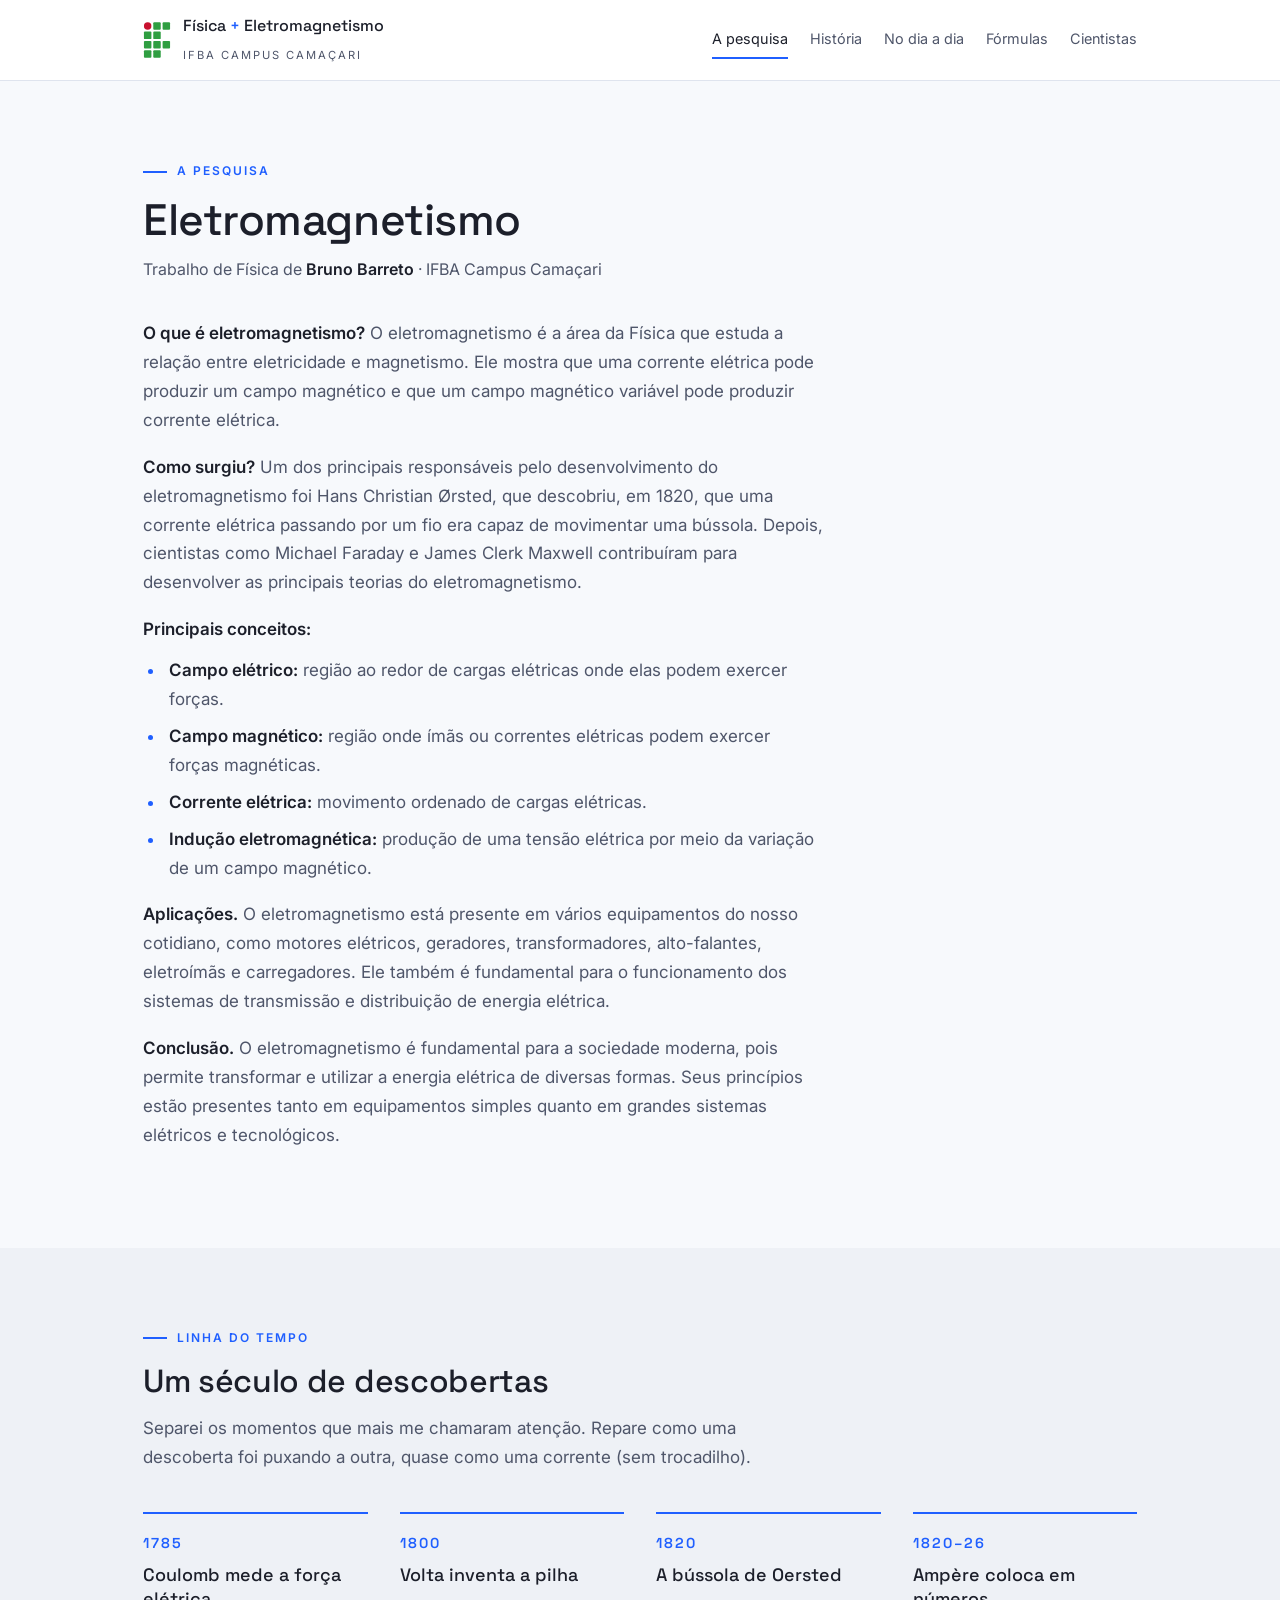
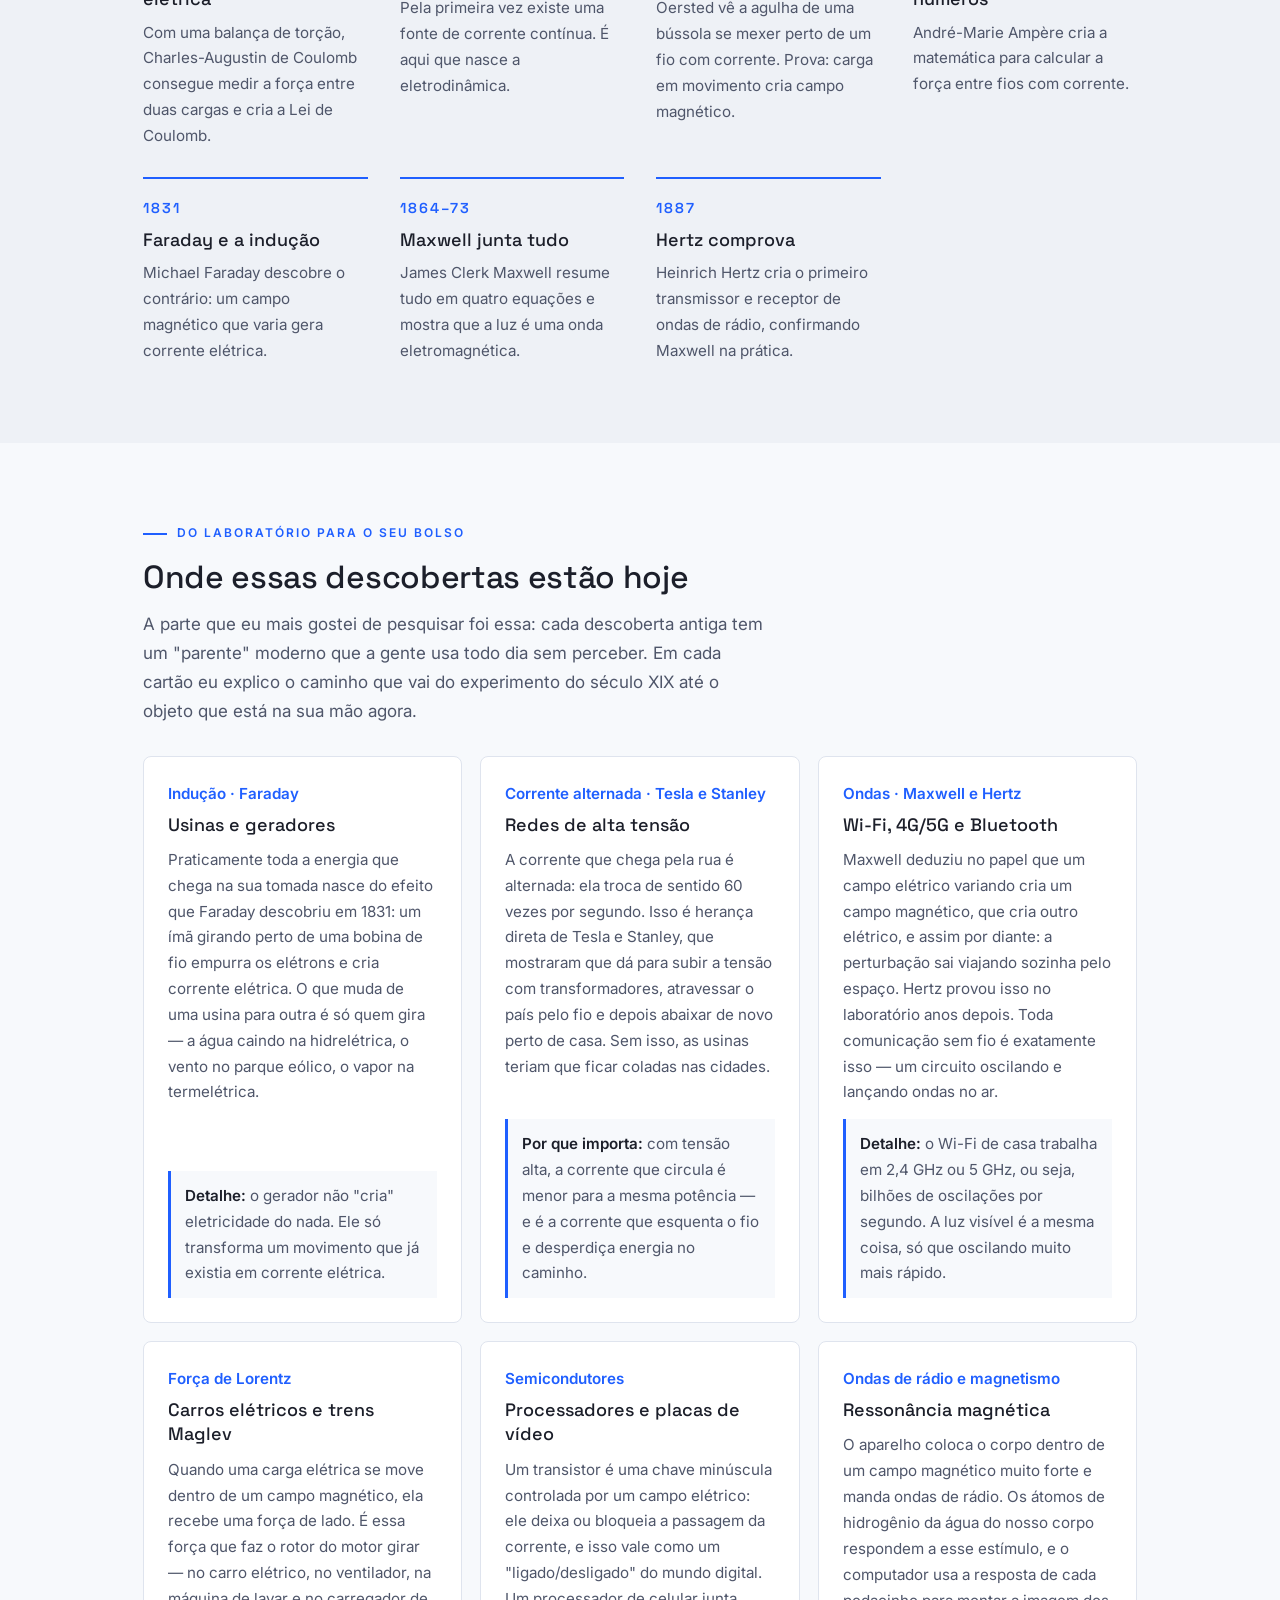
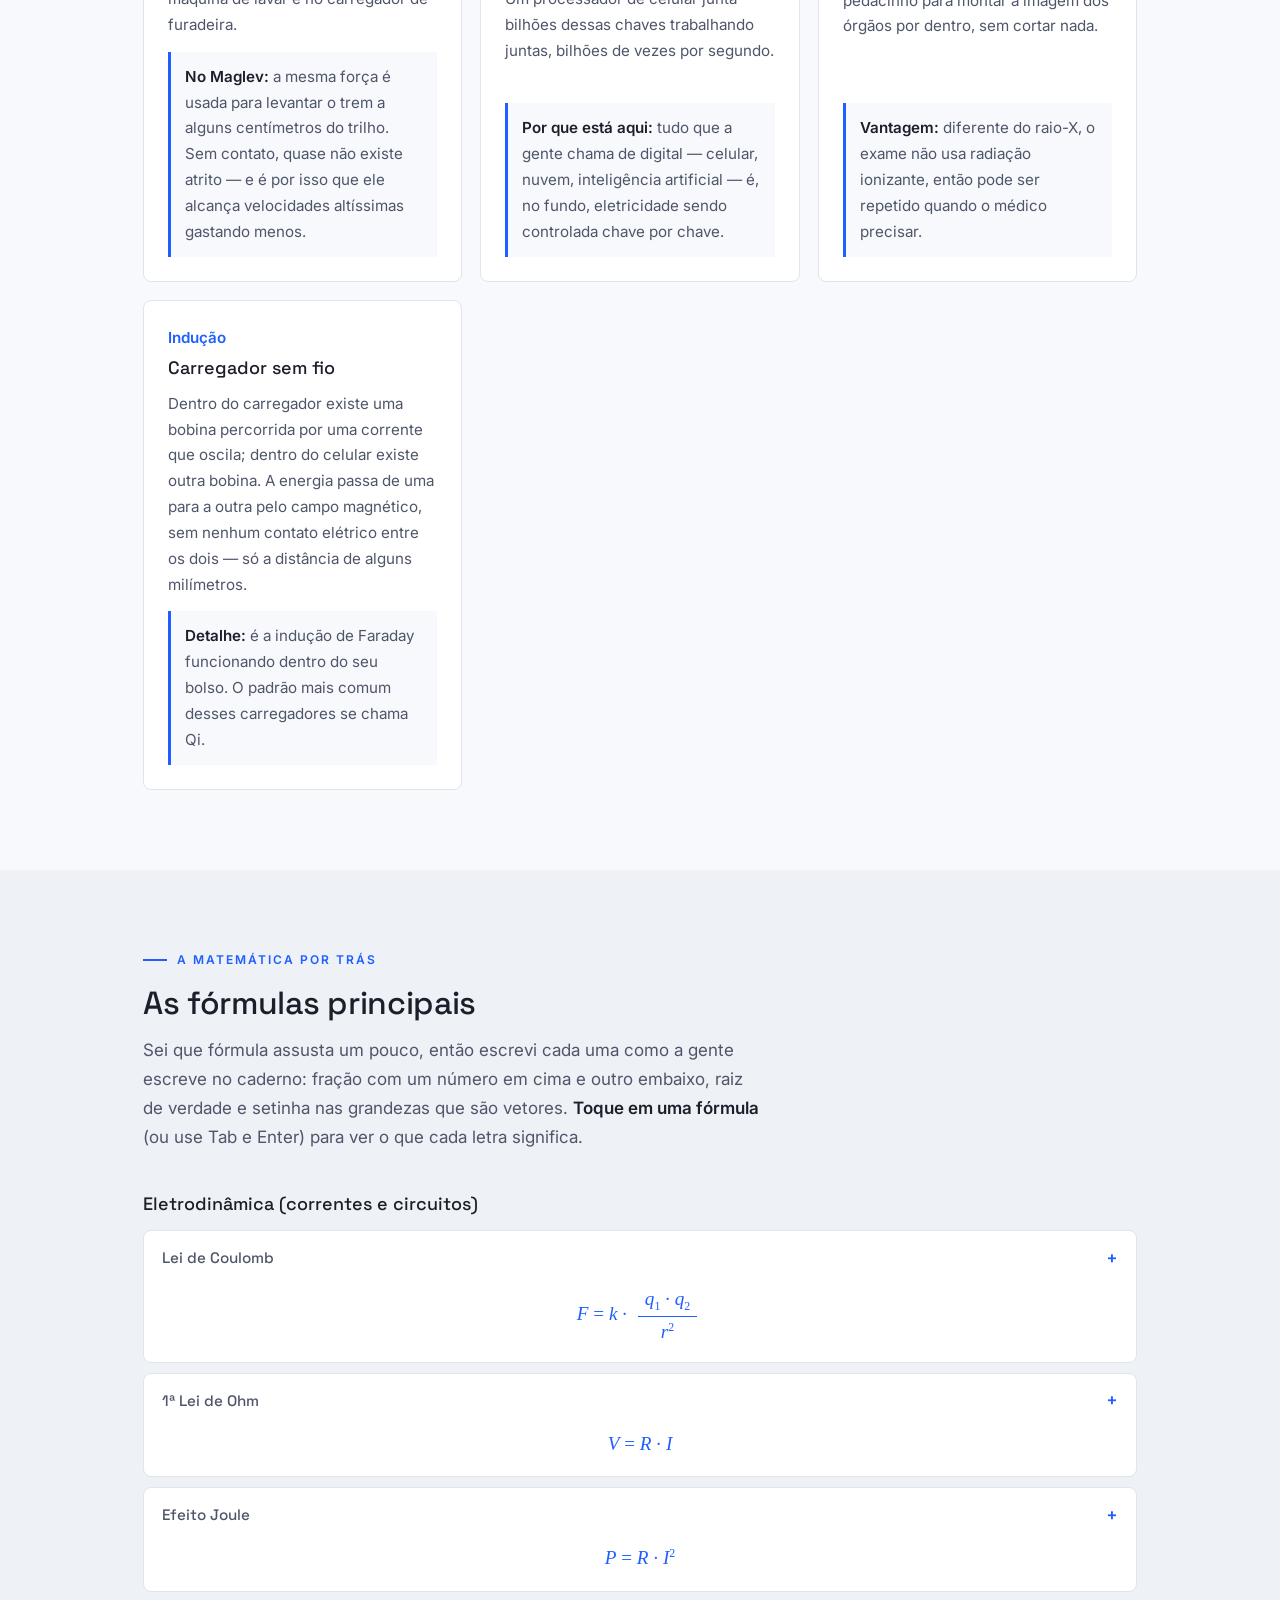
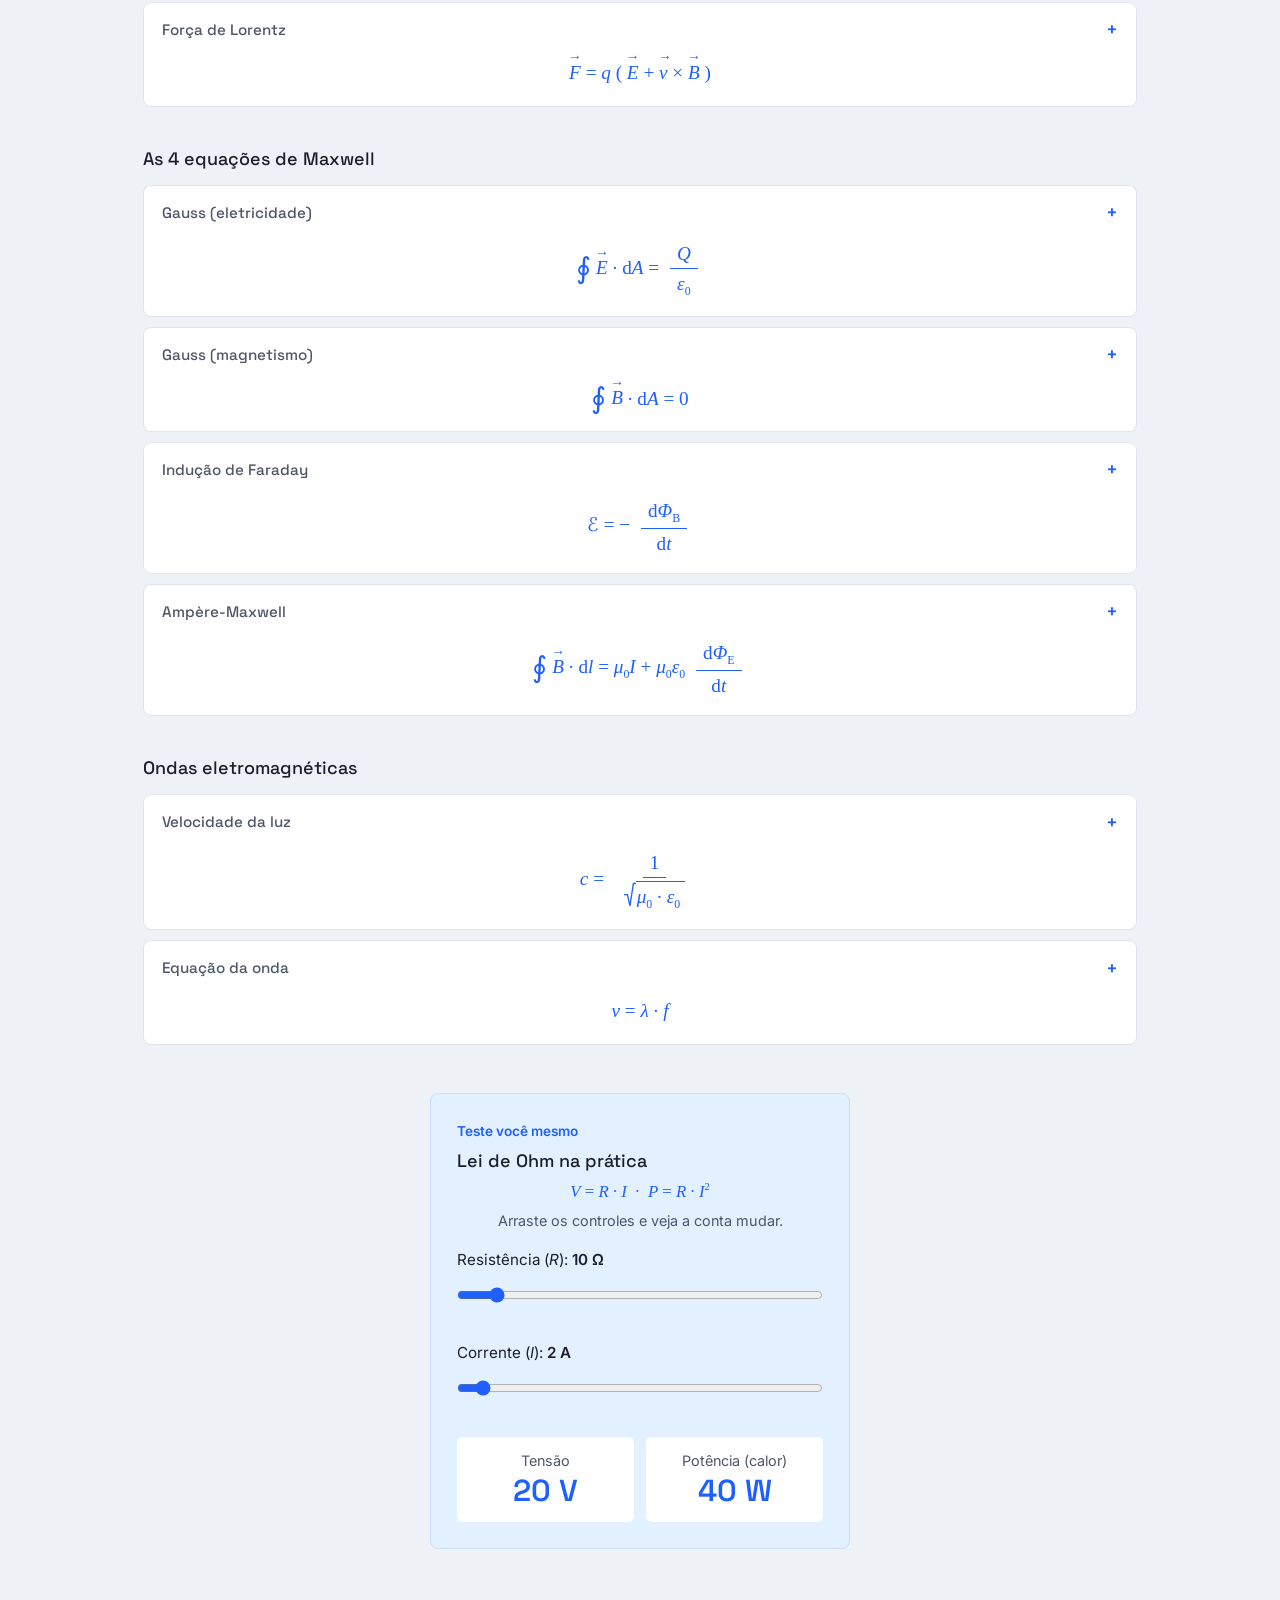
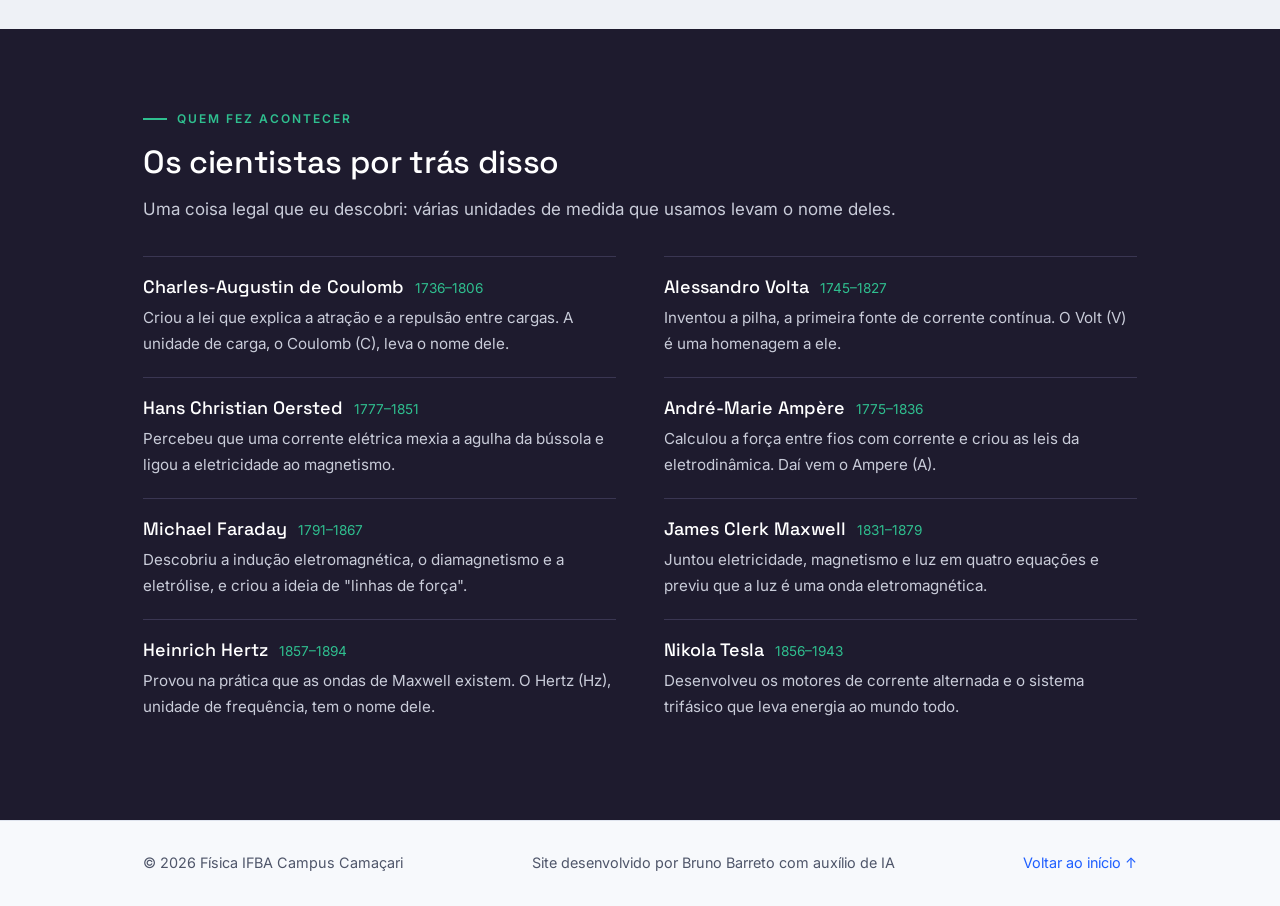
==== commit e326b49b: "Update index.html" ====
--- a/index.html
+++ b/index.html
@@ -9,7 +9,7 @@
   <!-- Fontes do Google: Space Grotesk (títulos) e Inter (texto) -->
   <link rel="preconnect" href="https://fonts.googleapis.com">
   <link href="https://fonts.googleapis.com/css2?family=Space+Grotesk:wght@500;600&family=Inter:wght@400;600&display=swap" rel="stylesheet">
-  <link rel="stylesheet" href="/public/site/style.css">
+  <link rel="stylesheet" href="public/site/style.css">
 </head>
 <body>
   <!-- atalho para quem navega pelo teclado: pula direto para o conteúdo -->
@@ -503,6 +503,6 @@
     <a href="#inicio">Voltar ao início ↑</a>
   </footer>
 
-  <script src="/site/script.js"></script>
+  <script src="public/site/script.js"></script>
 </body>
 </html>
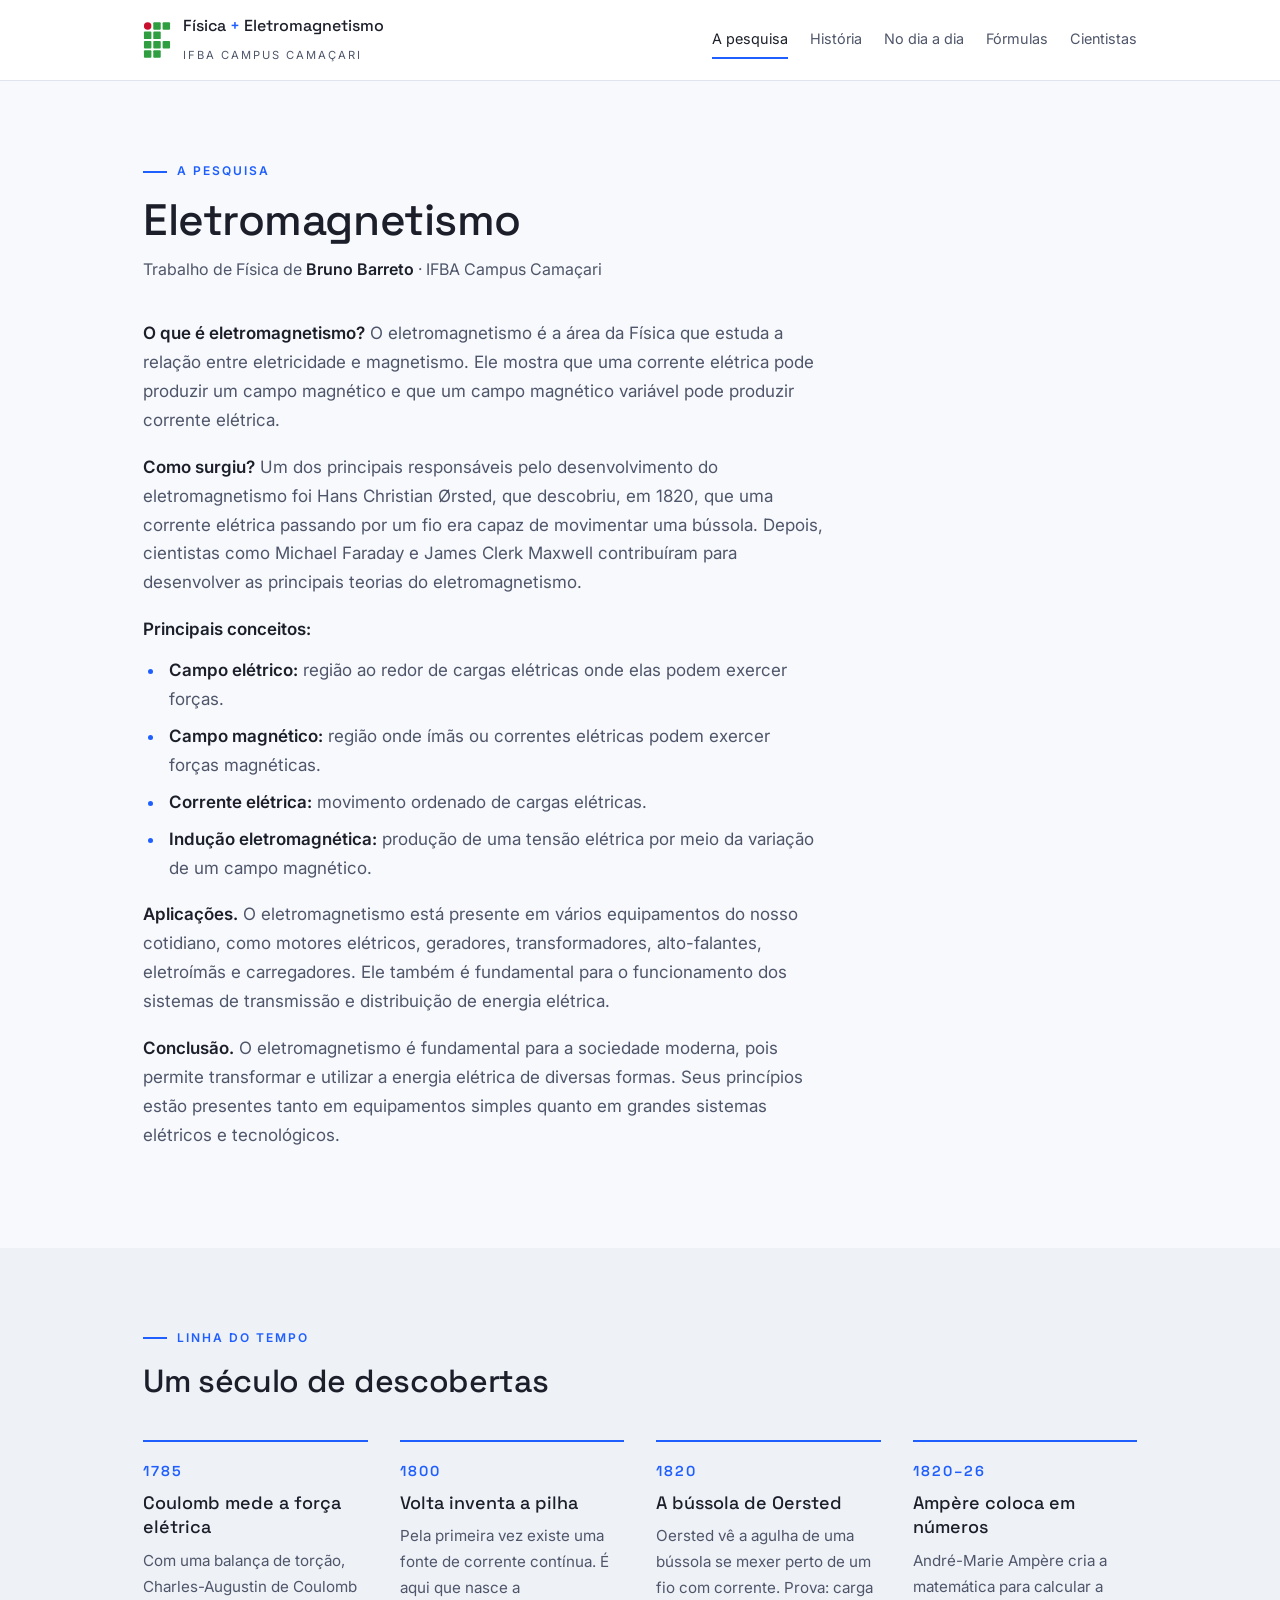
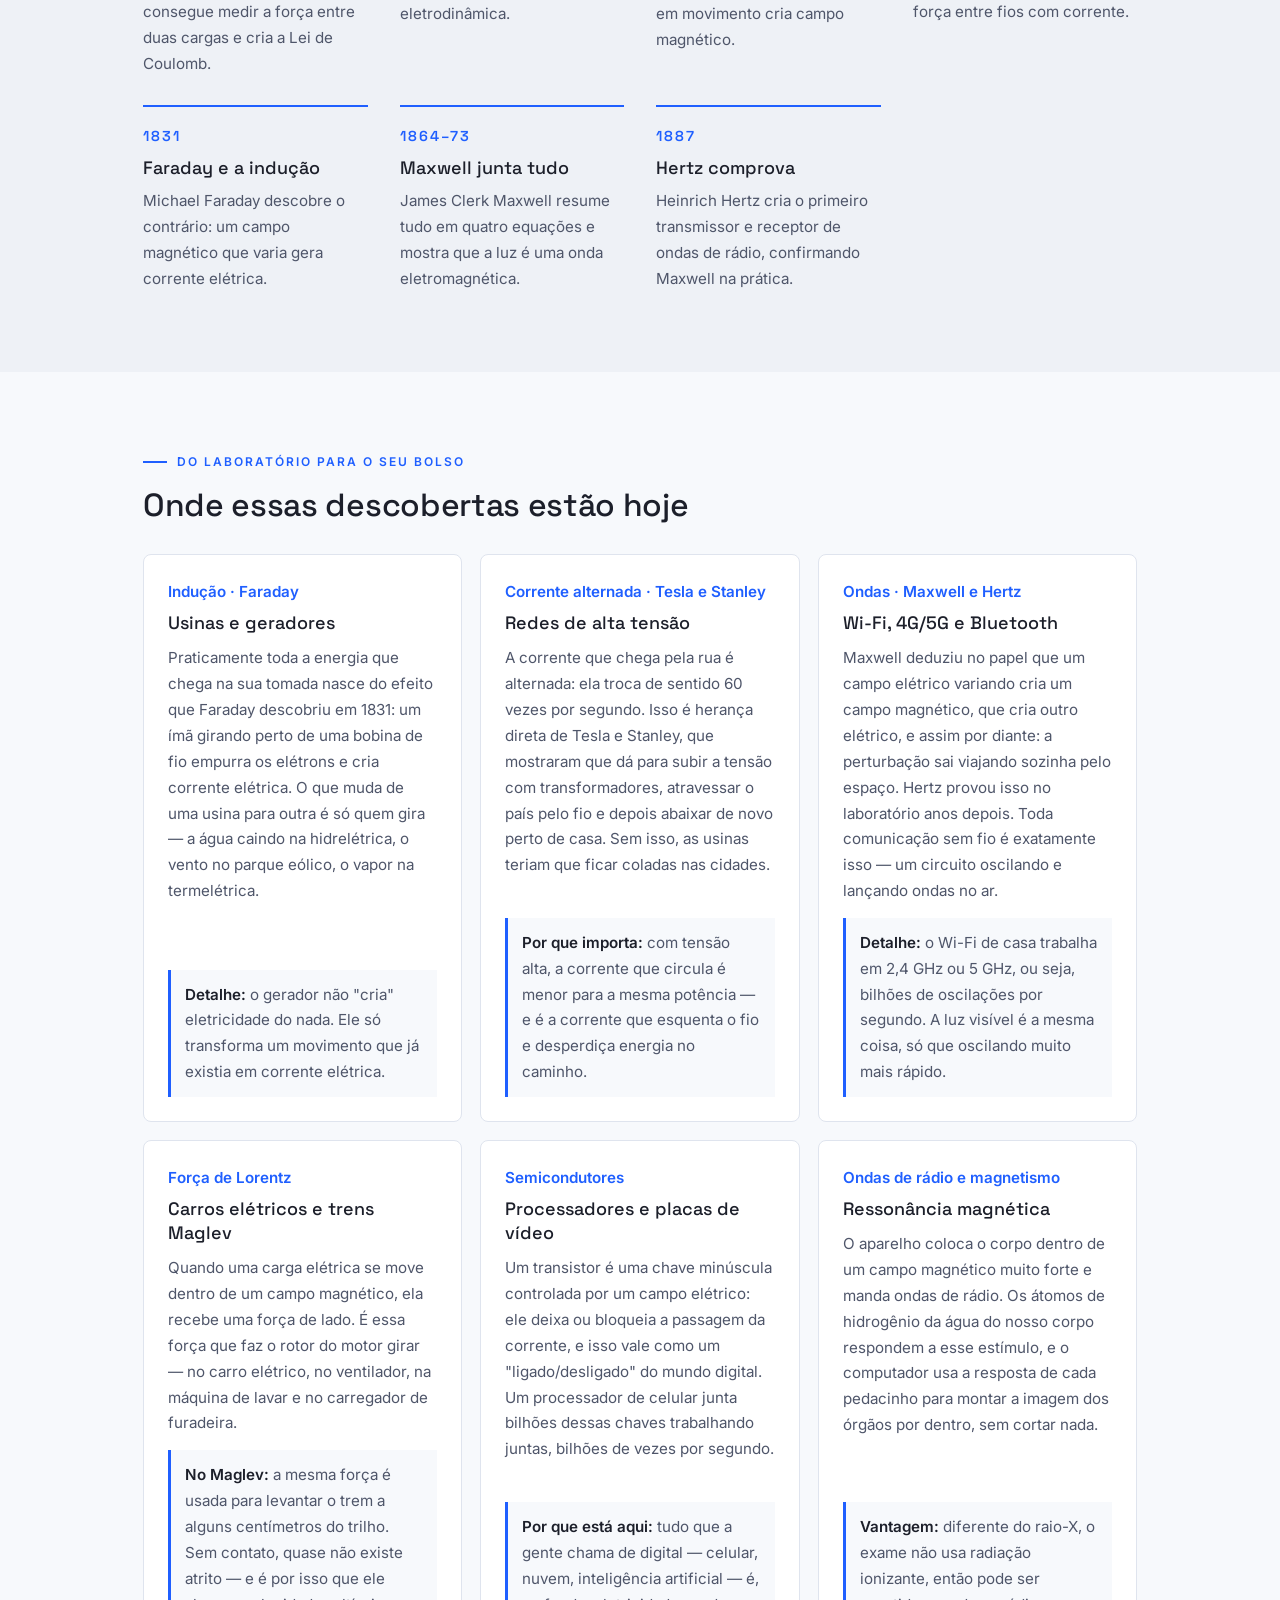
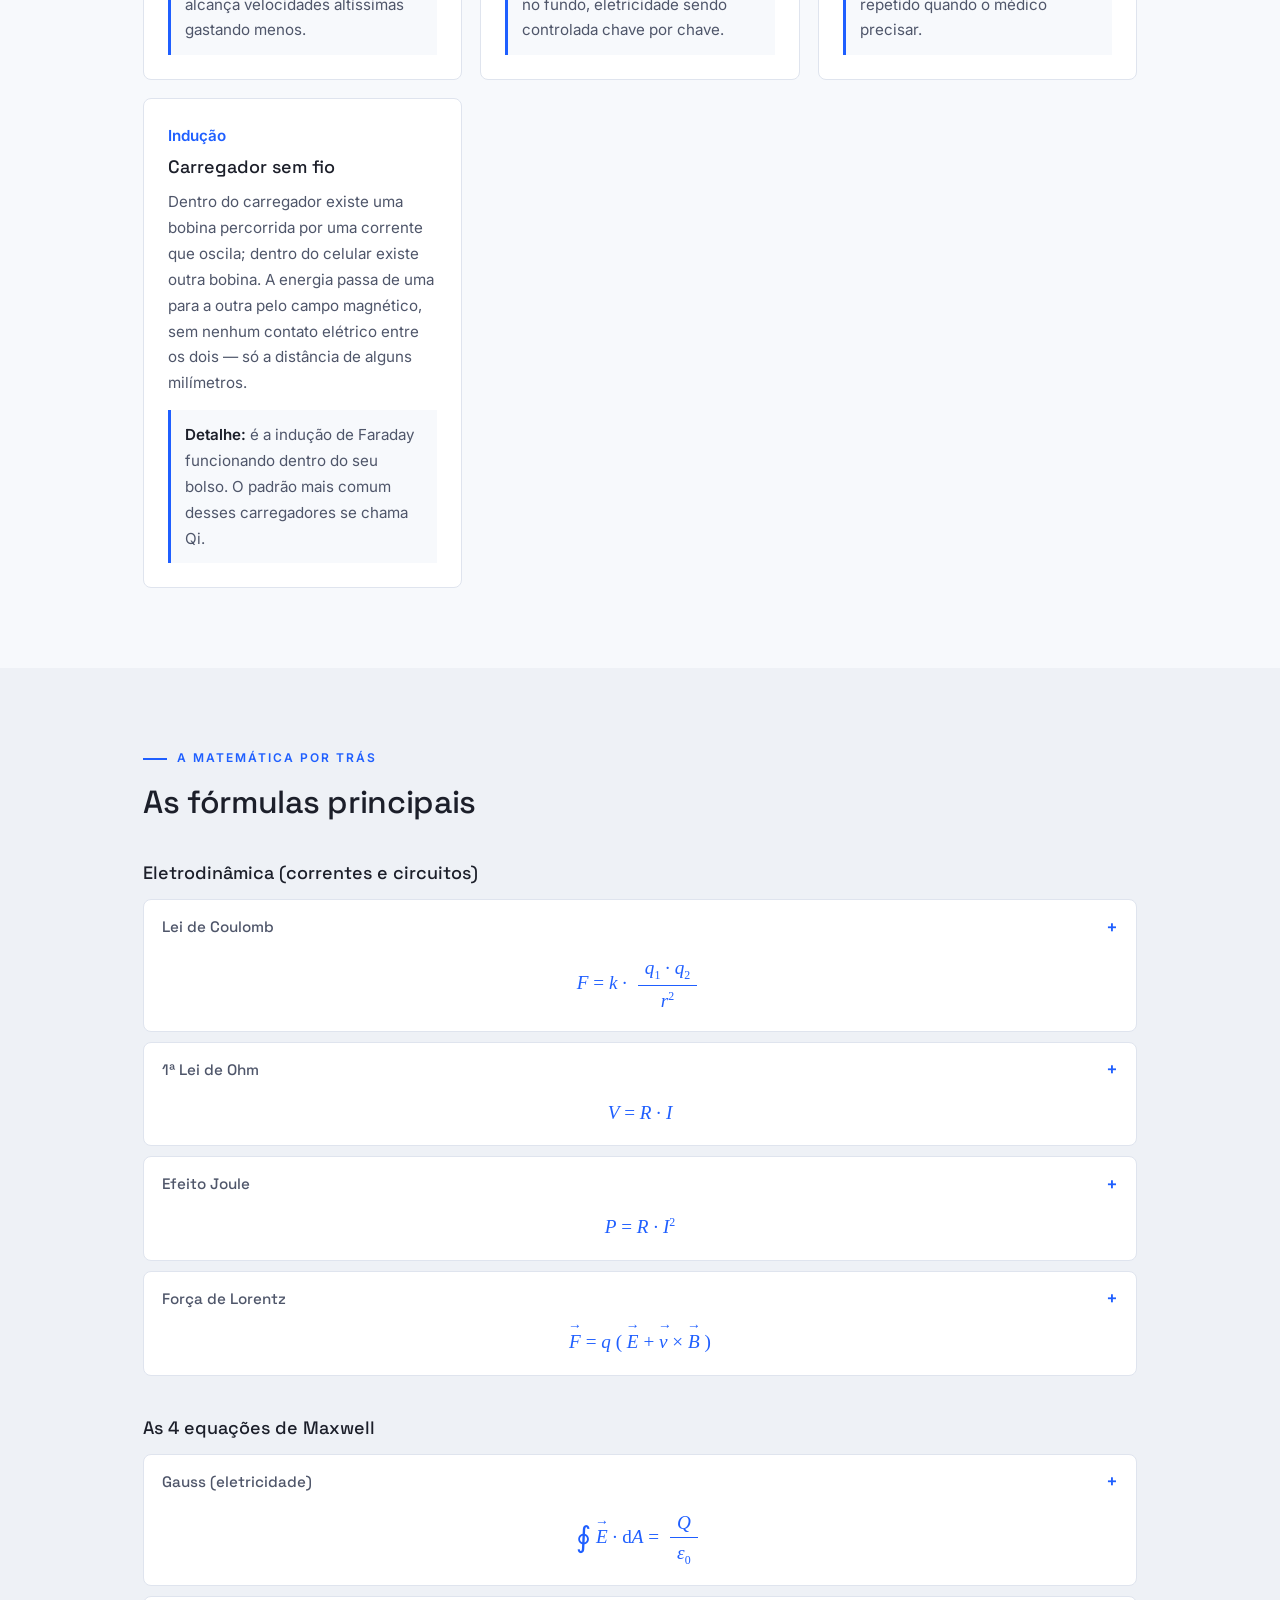
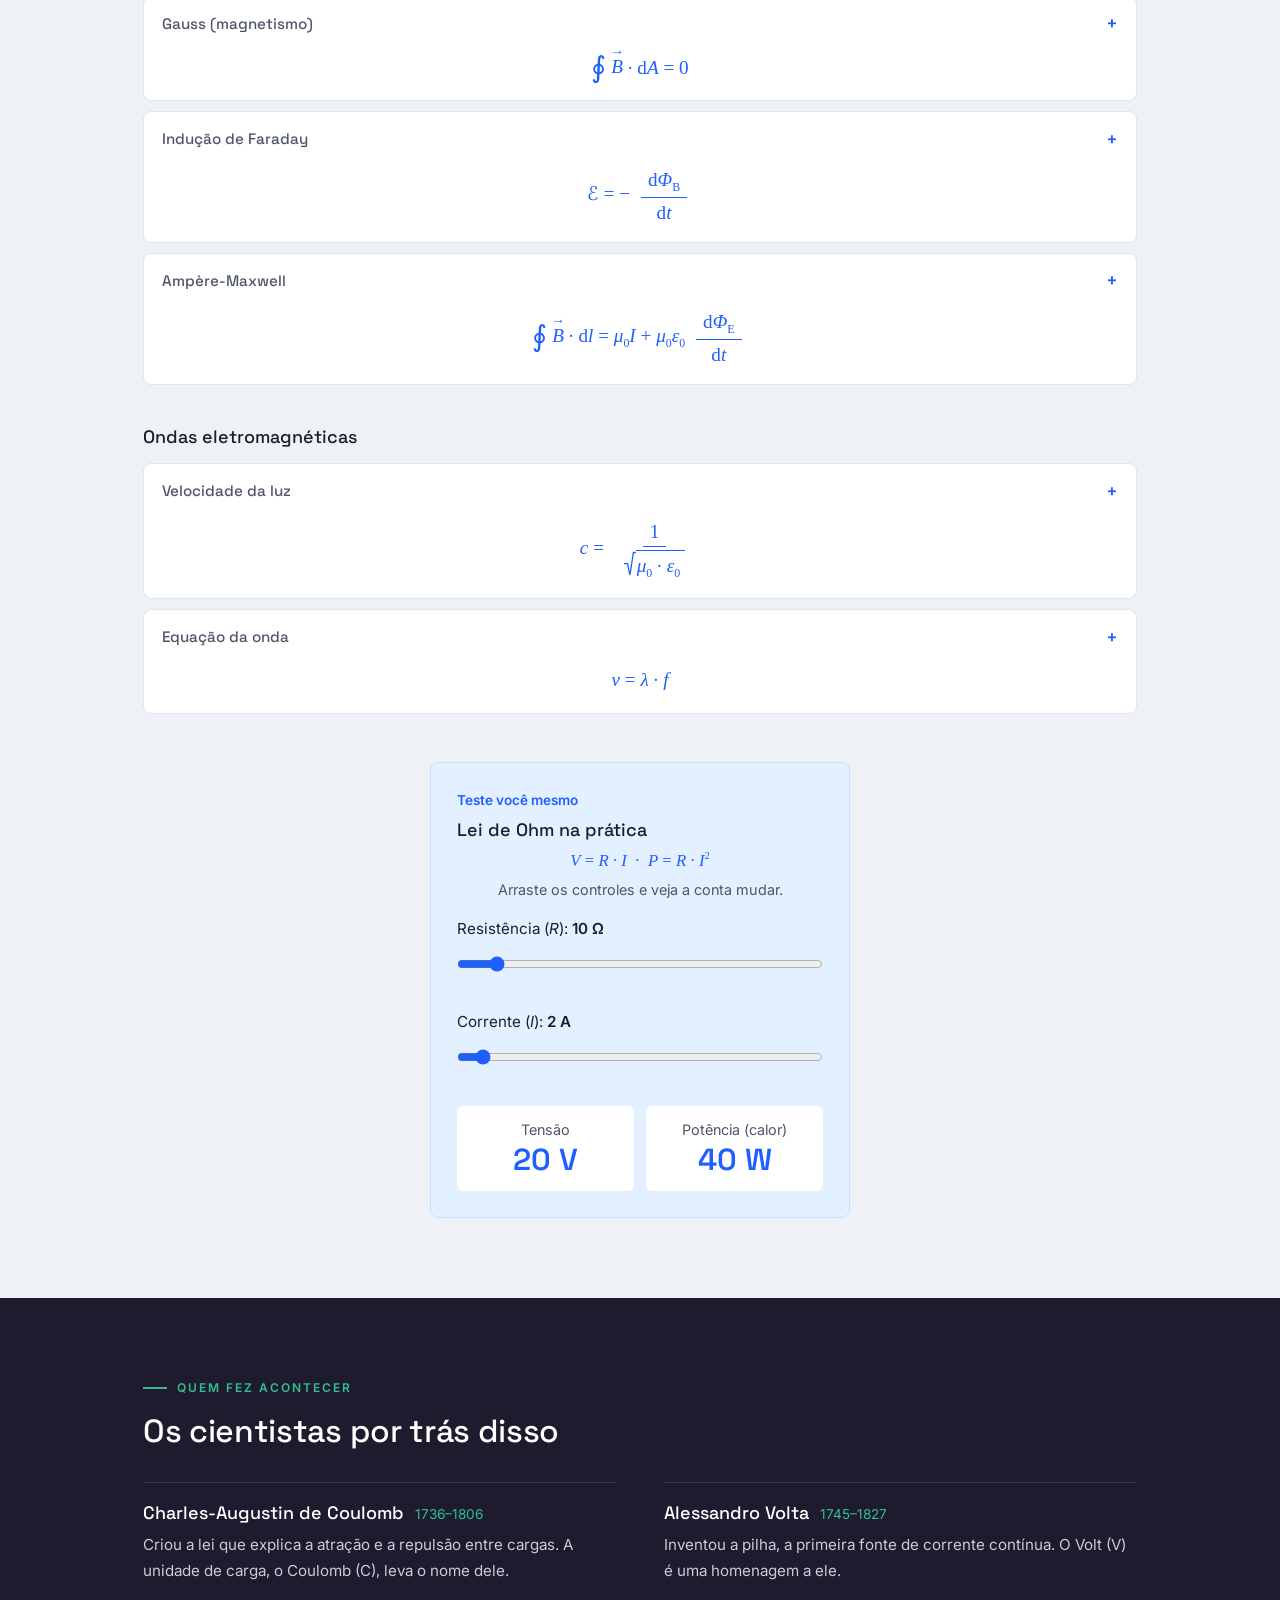
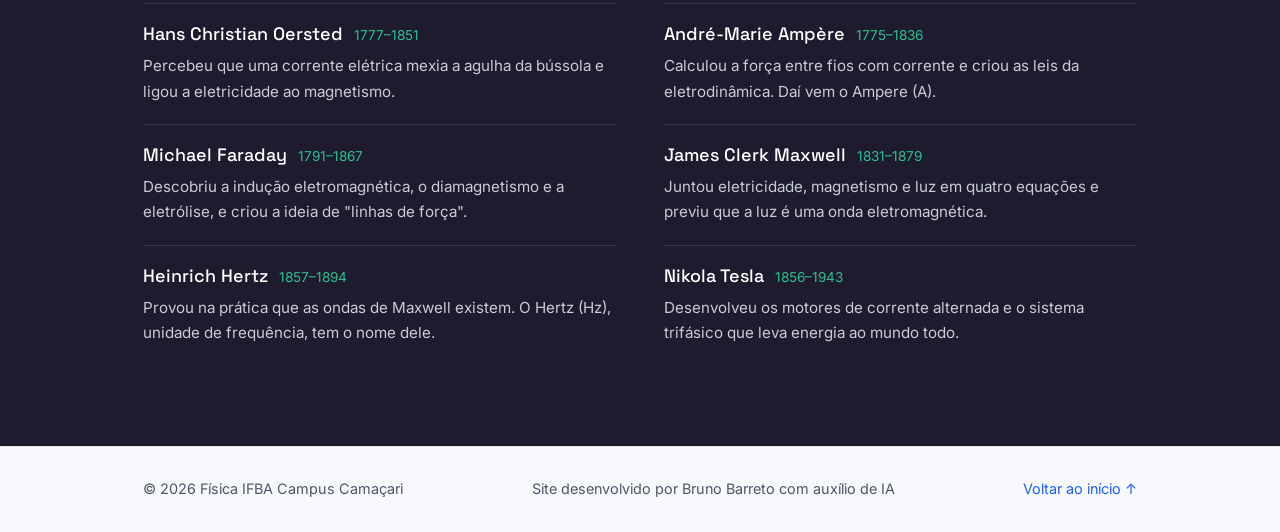
==== commit e60c3898: "Update index.html" ====
--- a/index.html
+++ b/index.html
@@ -103,10 +103,6 @@
     <div class="secao">
       <p class="etiqueta">LINHA DO TEMPO</p>
       <h2>Um século de descobertas</h2>
-      <p class="texto-lado">
-        Separei os momentos que mais me chamaram atenção. Repare como uma descoberta
-        foi puxando a outra, quase como uma corrente (sem trocadilho).
-      </p>
 
       <div class="passos">
         <div class="passo">
@@ -152,12 +148,6 @@
   <section id="hoje" class="secao">
     <p class="etiqueta">DO LABORATÓRIO PARA O SEU BOLSO</p>
     <h2>Onde essas descobertas estão hoje</h2>
-    <p class="texto-lado">
-      A parte que eu mais gostei de pesquisar foi essa: cada descoberta antiga tem um
-      "parente" moderno que a gente usa todo dia sem perceber. Em cada cartão eu explico
-      o caminho que vai do experimento do século XIX até o objeto que está na sua mão agora.
-    </p>
-
     <div class="cartoes">
 
       <div class="cartao">
@@ -284,12 +274,6 @@
     <div class="secao">
       <p class="etiqueta">A MATEMÁTICA POR TRÁS</p>
       <h2>As fórmulas principais</h2>
-      <p class="texto-lado">
-        Sei que fórmula assusta um pouco, então escrevi cada uma como a gente escreve no
-        caderno: fração com um número em cima e outro embaixo, raiz de verdade e setinha
-        nas grandezas que são vetores. <b>Toque em uma fórmula</b> (ou use Tab e Enter) para ver o que cada letra significa.
-      </p>
-
       <h3 class="subtitulo">Eletrodinâmica (correntes e circuitos)</h3>
 
       <details class="formula">
@@ -488,7 +472,6 @@
     <div class="secao">
       <p class="etiqueta verde">QUEM FEZ ACONTECER</p>
       <h2>Os cientistas por trás disso</h2>
-      <p>Uma coisa legal que eu descobri: várias unidades de medida que usamos levam o nome deles.</p>
 
       <!-- Os itens da lista são criados pelo script.js a partir de uma lista -->
       <ul id="lista-cientistas" class="lista-cientistas"></ul>
